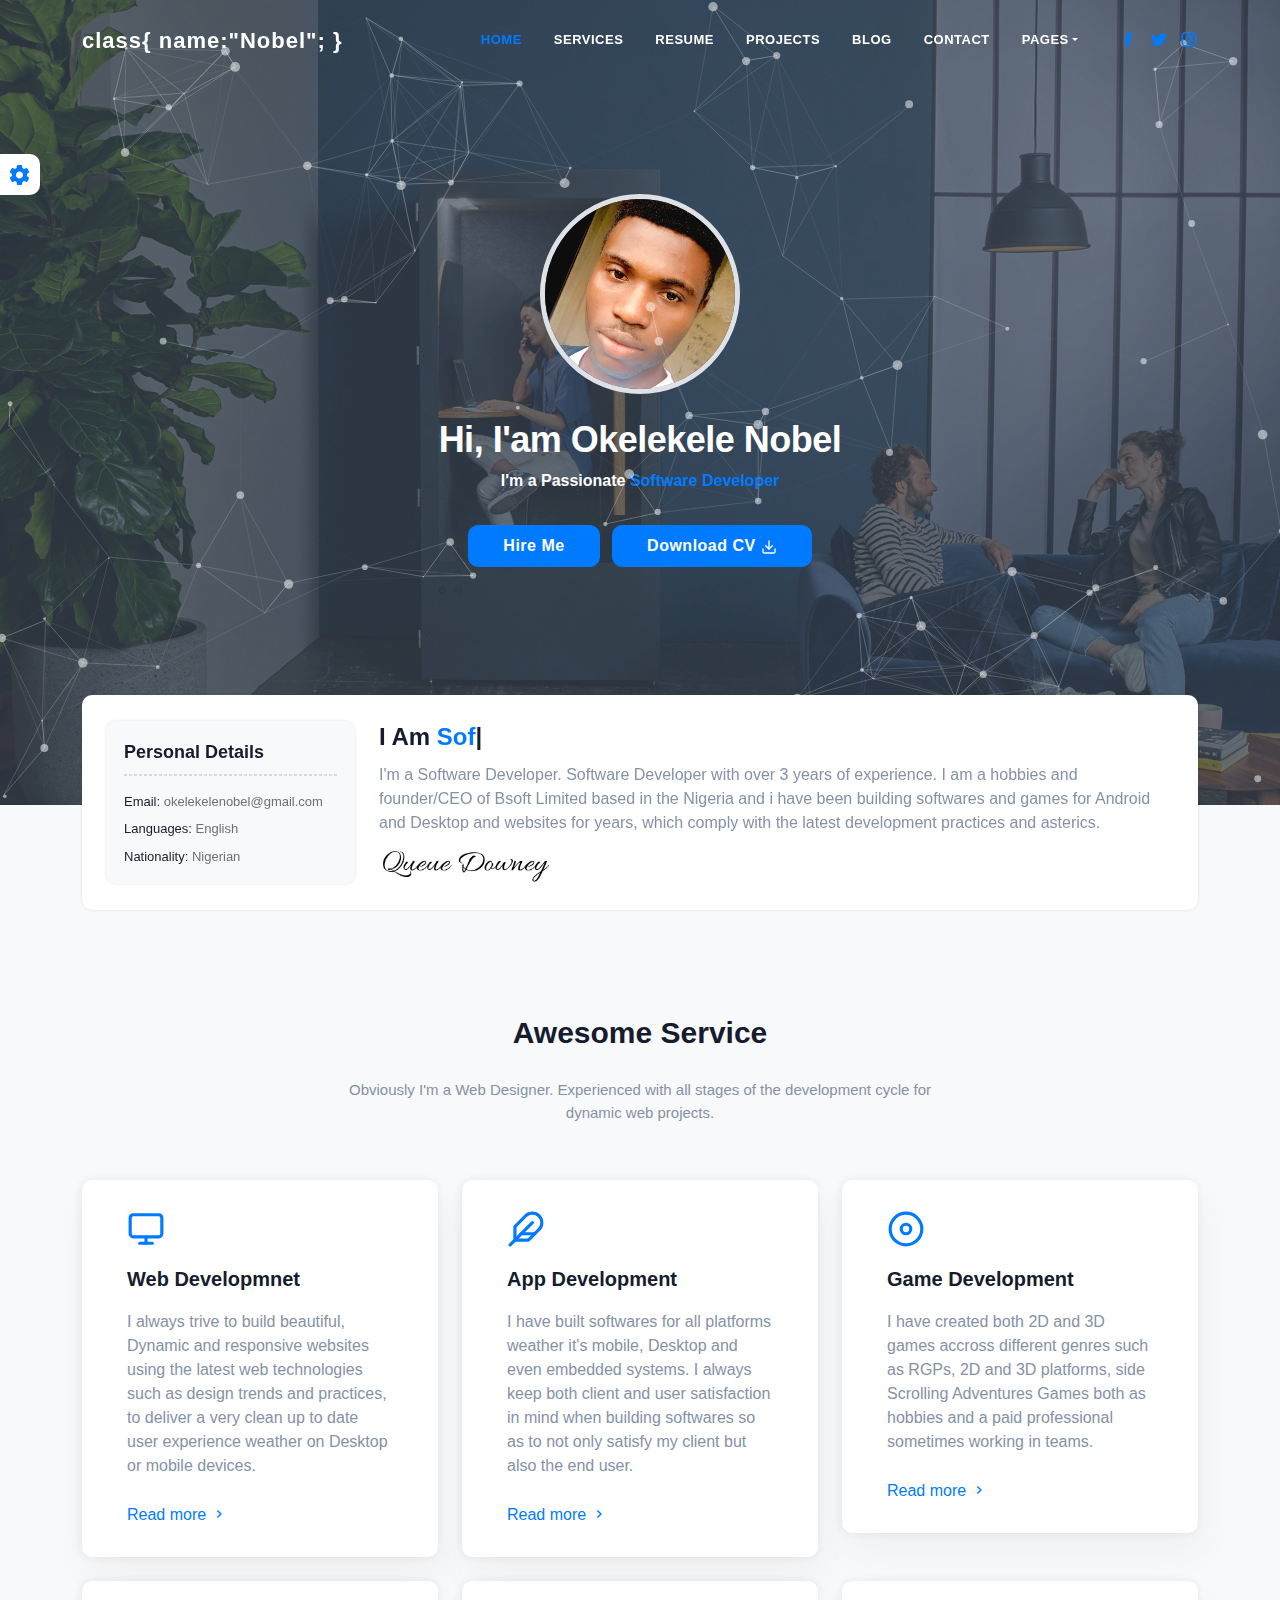
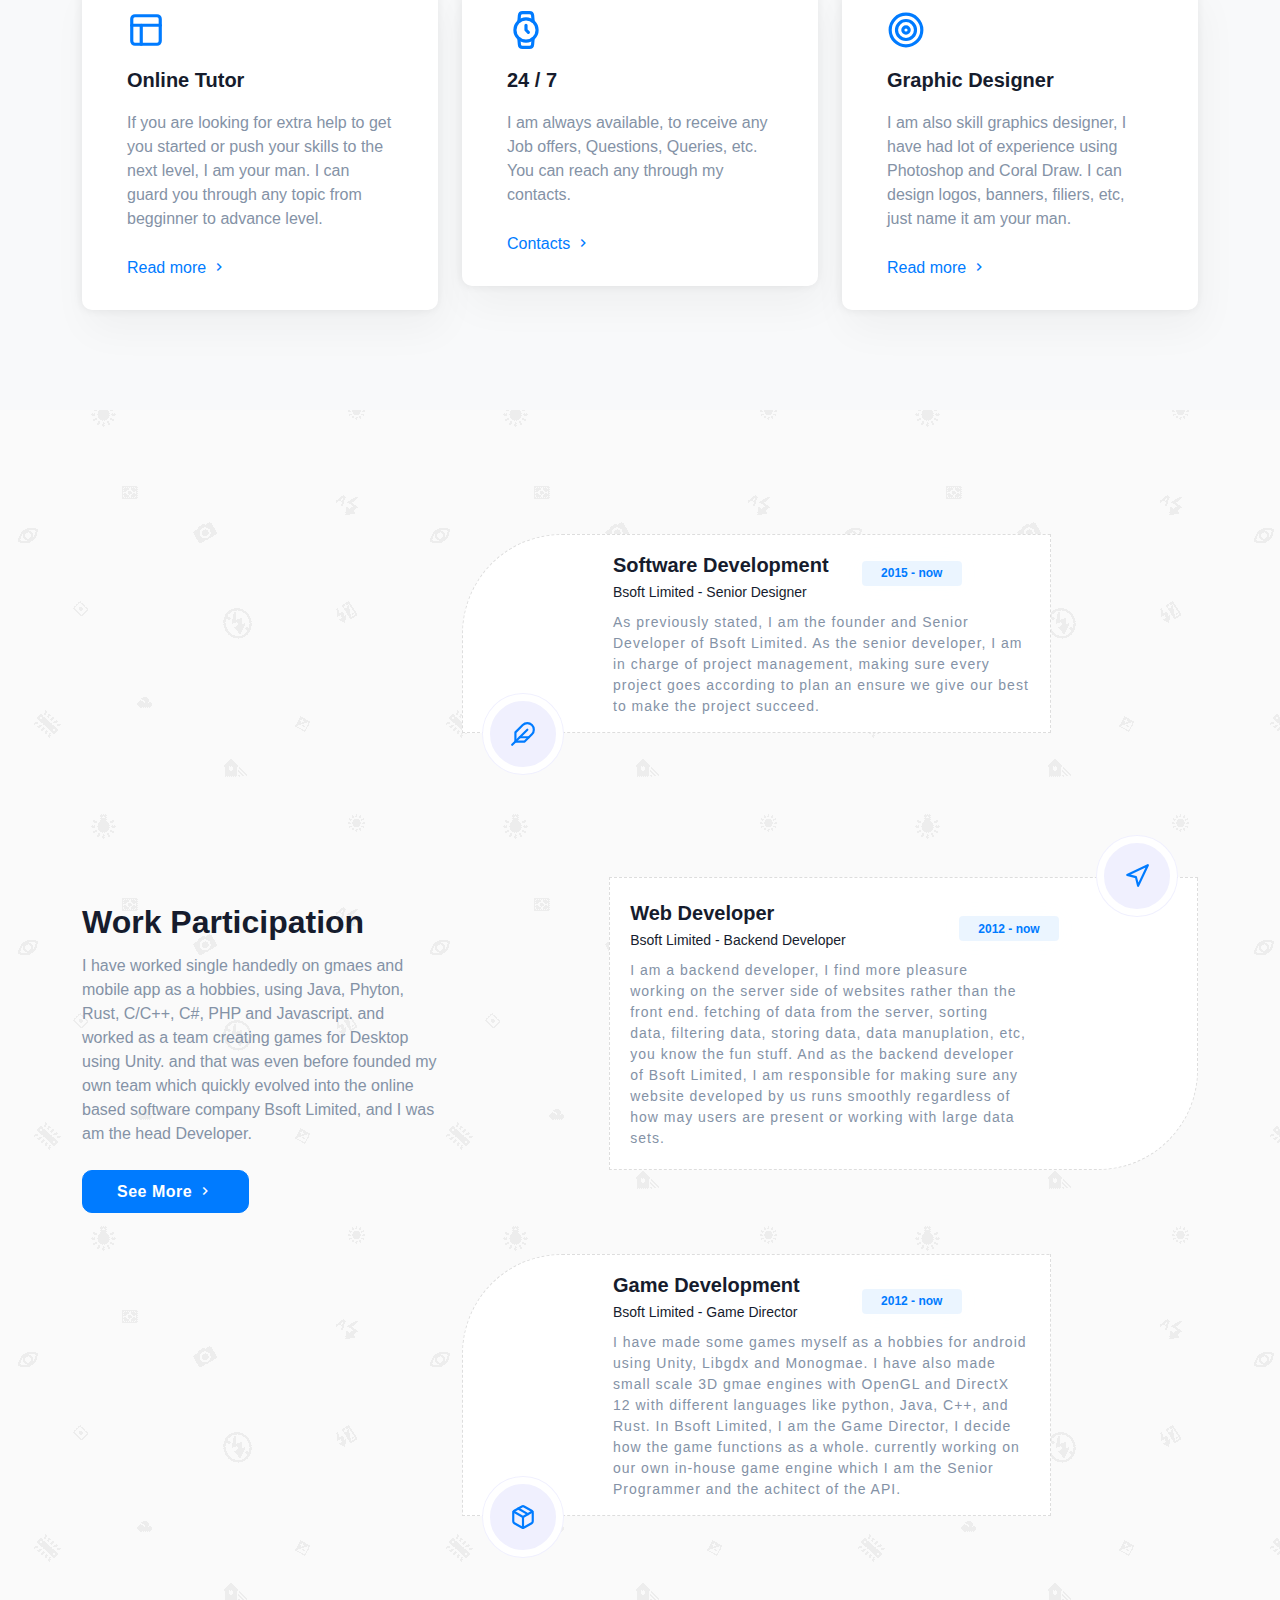
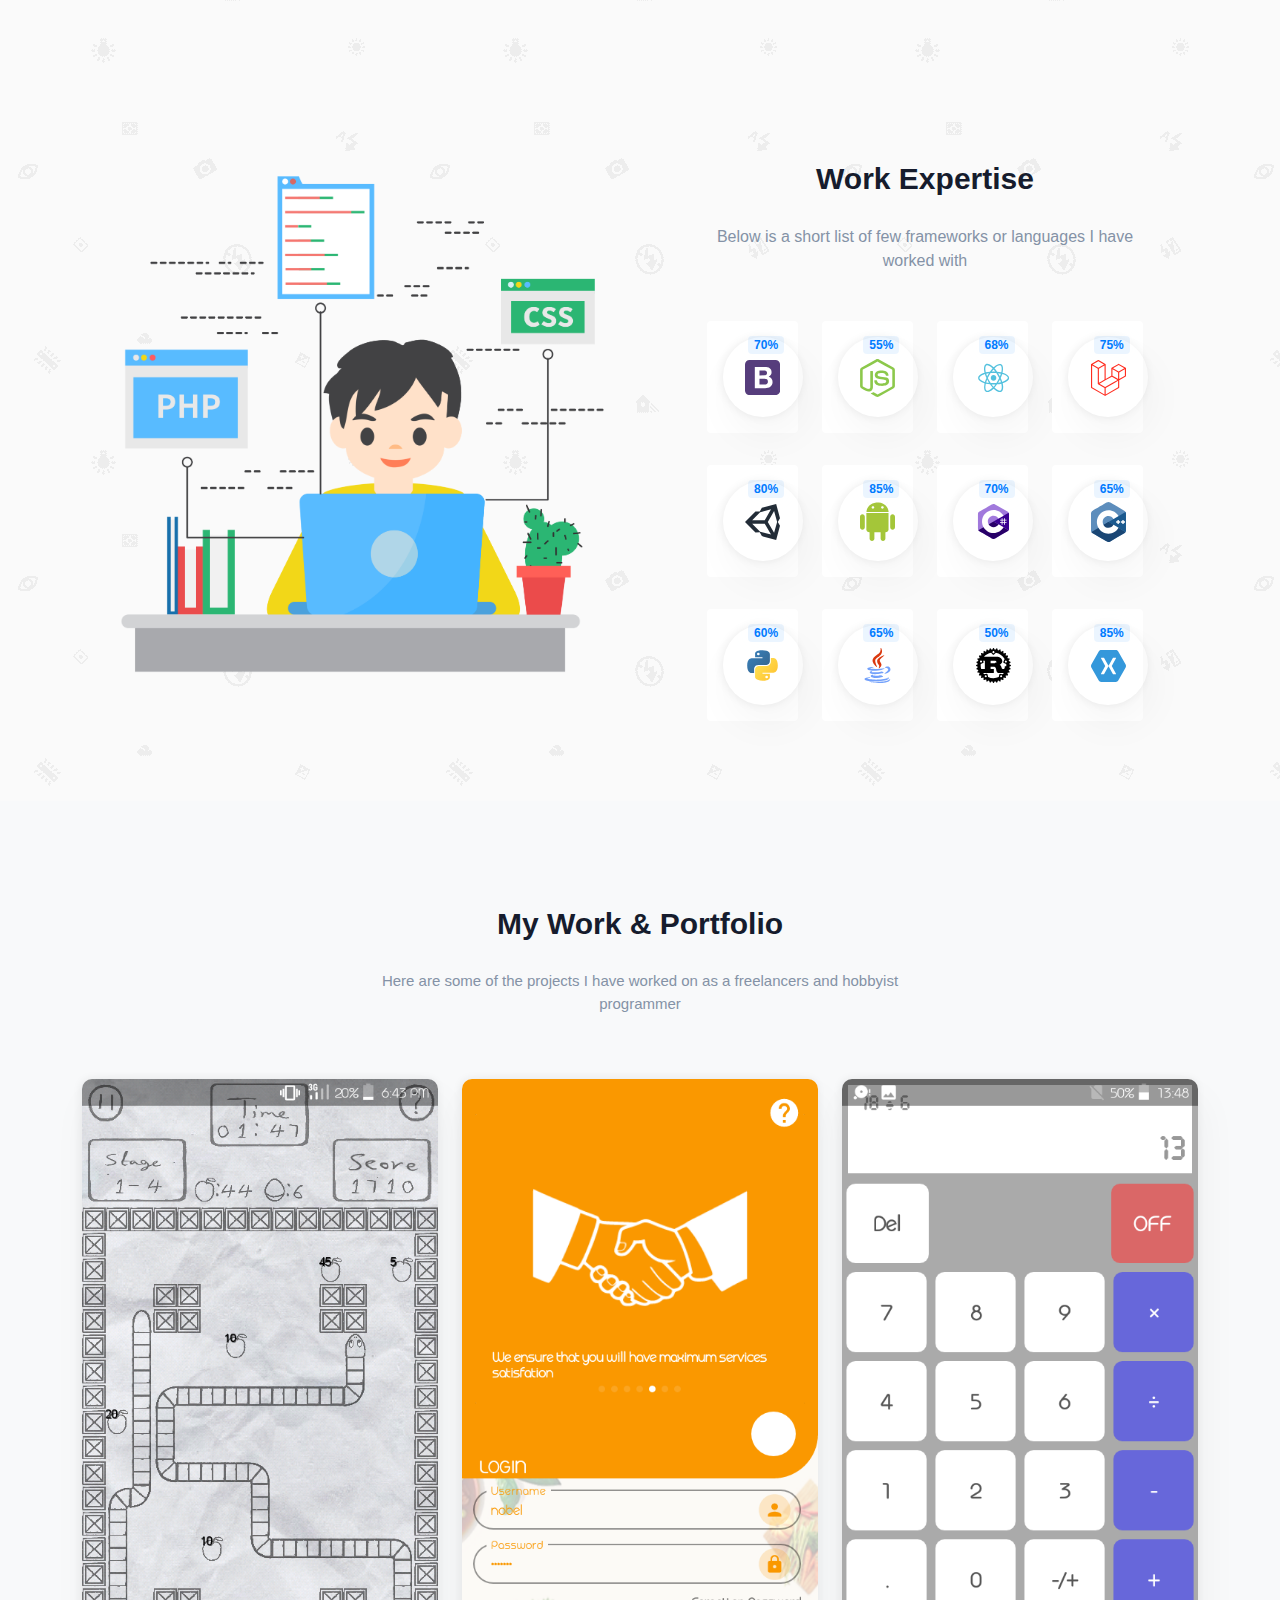
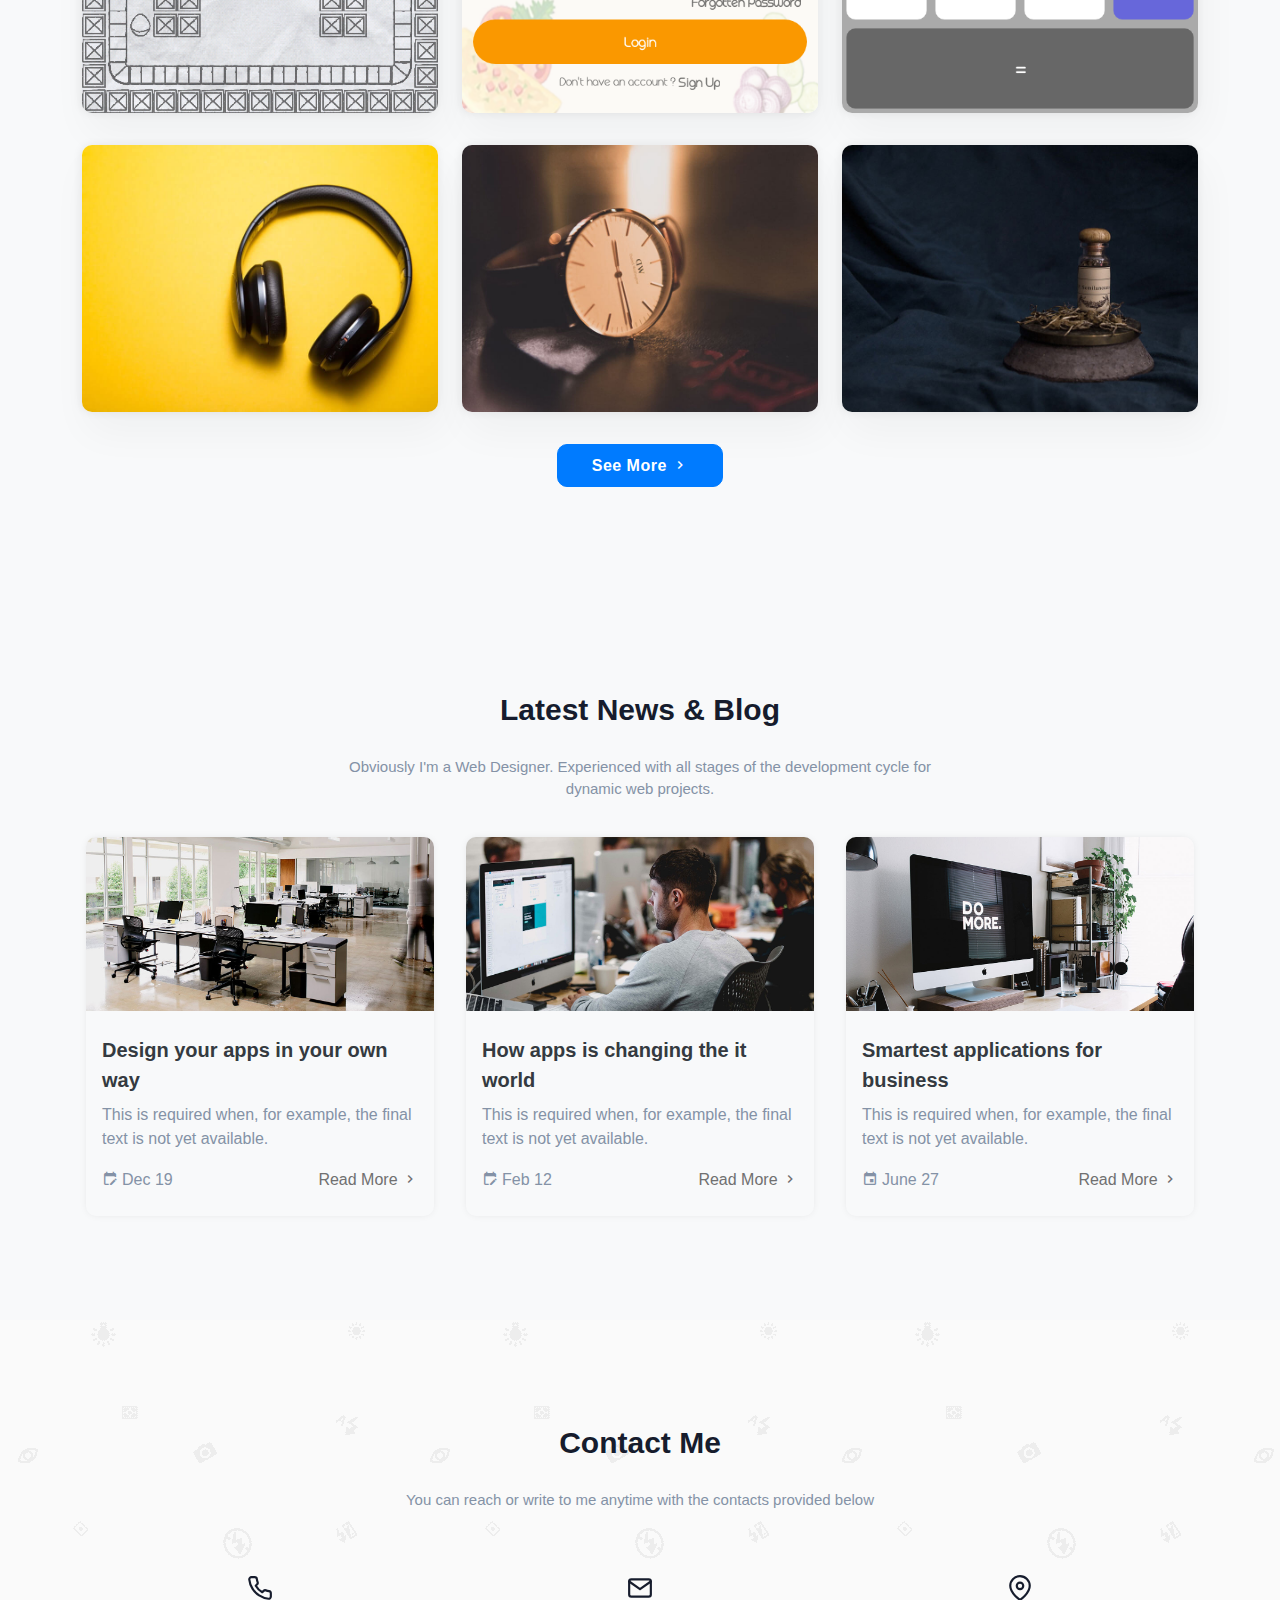
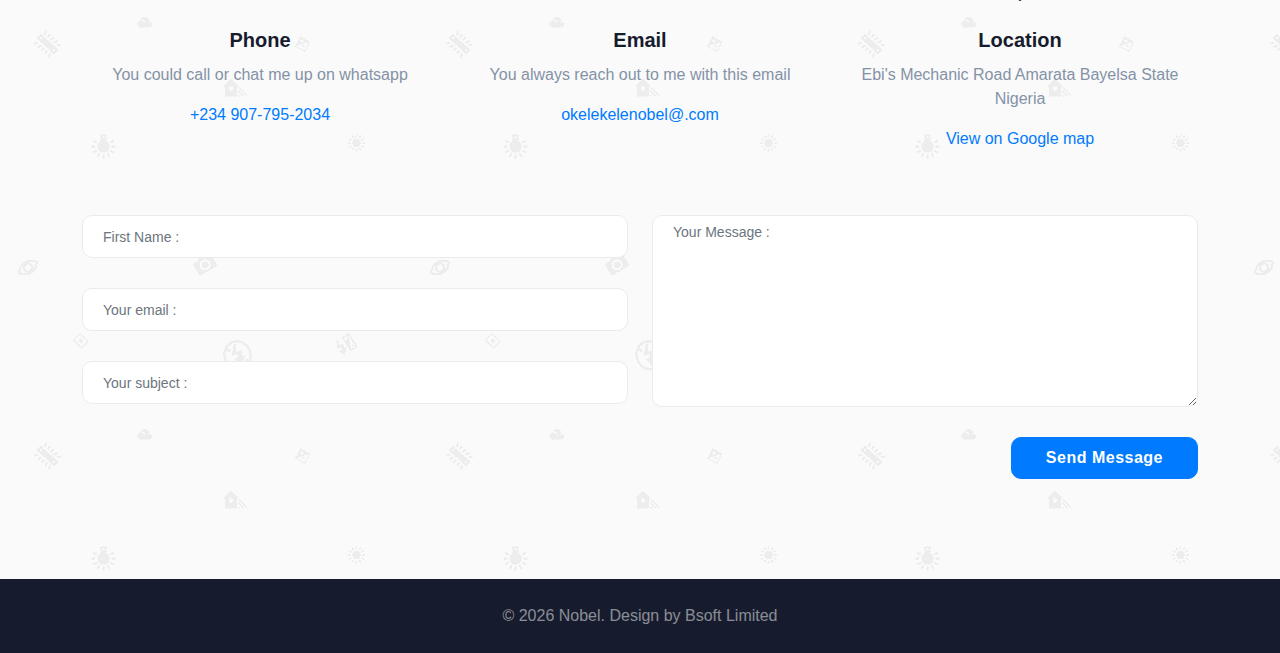
==== index.html @ a22bc59b "Stressless as it should be" ====
﻿<!DOCTYPE html>
    <html lang="en">

    <head>
        <meta charset="utf-8">
        <title>Nobel - Personal Portfolio</title>
        <meta name="viewport" content="width=device-width, initial-scale=1.0">
        <meta name="description" content="Okelekele Nobel Bobby personal portfolio website">
        <meta name="keywords" content="okelekele, nobel, software developer, hire, freelance, bsoftlimited, owner, marketing, portfolio">
        <meta content="Zoyothemes" name="author">
        <!-- favicon -->
        <link rel="shortcut icon" href="images/favicon.ico">
        <!-- Bootstrap -->
        <link href="css/bootstrap.min.css" rel="stylesheet" type="text/css">
        <!-- MK Lightbox -->
        <link href="css/mklb.css" rel="stylesheet" type="text/css">
        <!-- Icons -->
        <link href="css/materialdesignicons.min.css" rel="stylesheet" type="text/css">
        <!-- Slider -->               
        <link href="css/tiny-slider.css" rel="stylesheet">
        <!-- Main css File -->
        <link href="css/style.css" rel="stylesheet" type="text/css" id="theme-opt">
        <link href="css/colors/default.css" rel="stylesheet" id="color-opt">
    </head>

    <body data-bs-spy="scroll" data-bs-offset="20" data-bs-target="#navbar-navlist" style="background-image:url('images/bg-pattern.png');">
        <!-- Loader -->
        <div id="preloader">
            <div id="status">
                <div class="spinner">
                    <div class="double-bounce1"></div>
                    <div class="double-bounce2"></div>
                </div>
            </div>
        </div>
        <!-- Loader -->

        <!-- Navbar Start -->
        <nav id="navbar" class="navbar navbar-expand-lg fixed-top navbar-custom navbar-light sticky">
    		<div class="container">
                <!-- Logo container-->
                <a class="logo navbar-brand" href="#">class{ name:"Nobel"; }</a>

                <button class="navbar-toggler" type="button" data-bs-toggle="collapse" data-bs-target="#navbarCollapse" aria-controls="navbarCollapse" aria-expanded="false" aria-label="Toggle navigation">
                    <i class="mdi mdi-menu"></i>
                </button><!--end button-->

                <div class="collapse navbar-collapse navigation" id="navbarCollapse">
                    <ul id="navbar-navlist" class="navbar-nav navbar-nav-link ms-auto">
                        <li class="nav-item"><a class="nav-link active" href="#home">Home</a></li><!--end nav item-->
                        <li class="nav-item"><a class="nav-link" href="#services">Services</a></li><!--end nav item-->
                        <li class="nav-item"><a class="nav-link" href="#resume">Resume</a></li><!--end nav item-->
                        <li class="nav-item"><a class="nav-link" href="#projects">Projects</a></li><!--end nav item-->
                        <li class="nav-item"><a class="nav-link" href="#news">Blog</a></li><!--end nav item-->
                        <li class="nav-item"><a class="nav-link" href="#contact">Contact</a></li><!--end nav item-->
                        <li class="nav-item dropdown">
                            <a class="nav-link dropdown-toggle" href="" id="navbarDropdown" role="button" data-bs-toggle="dropdown" aria-haspopup="true" aria-expanded="false">Pages</a>
                            <div class="dropdown-menu rounded m-0" aria-labelledby="navbarDropdown">
                                <div class="container ml-0 ml-md-0">
                                    <div class="row">
                                        <div class="col-md-12">
                                            <a class="dropdown-item" href="page-blog.html">Blog</a>
                                            <a class="dropdown-item" href="page-blog-detail.html">Blog Detail</a>
                                            <a class="dropdown-item" href="page-portfolio.html">Portfolio</a>
                                            <a class="dropdown-item" href="page-portfolio-detail.html">Portfolio Detail</a>
                                        </div><!--end col-->
                                    </div><!--end row-->
                                </div><!--end container-->
                            </div>
                        </li><!--end nav item-->
                    </ul>

                    <ul class="top-right text-right list-unstyled list-inline mb-0 mt-2 mt-sm-0 nav-social">
                        <li class="list-inline-item me-2"><a href="javascript:void(0)"><i class="mdi mdi-facebook"></i></a></li>
                        <li class="list-inline-item me-2"><a href="javascript:void(0)"><i class="mdi mdi-twitter"></i></a></li>
                        <li class="list-inline-item"><a href="javascript:void(0)"><i class="mdi mdi-instagram"></i></a></li>
                    </ul>
                    
                </div> 
            </div><!--end container-->
		</nav><!--end navbar-->
        <!-- Navbar End -->

        <!-- Hero Area -->
        <div class="hero-area position-relative bg-half-120" style="background-image:url('images/hero-bg.jpg')" id="home">
            <div class="bg-overlay"></div>
            <div class="container">
                <div class="row justify-content-center">
                    <div class="col-lg-12 col-md-12 align-items-center text-center">
                        <div class="title-heading mt-4 pb-60">
                            <img src="images/me.jpg" class="img-fluid rounded-circle" alt="">
                            <h1 class="heading font-36 text-white mt-4">Hi, I'am Okelekele Nobel</h1>
                            <h6 class="designation mb-3 text-white">I'm a Passionate <span class="text-primary">Software Developer</span></h6>
                            <div class="hero-btn mt-4 pt-2">
                                <a href="javascript:void(0)" class="btn btn-primary rounded me-2 mb-2">Hire Me</a>
                                <a href="javascript:void(0)" class="btn btn-primary rounded text-white mb-2">Download CV <i data-feather="download" class="fea icon-sm"></i></a>
                            </div>
                        </div>
                    </div>
                </div>
            </div>
        </div>

        <section class="bg-light">
            <div class="container">
                <div class="row">
                    <div class="col-lg-12">
                        <div class="card public-profile border-0 rounded shadow no-margin" style="z-index: 1;">
                            <div class="card-body">
                                <div class="row align-items-center">
                                    <div class="col-lg-3 col-md-4 text-md-start">
                                        <!--<img src="images/client/05.jpg" class="avatar avatar-large rounded-circle shadow d-block mx-auto" alt="">--> 
                                        <div class="about-details key-feature bg-light">
                                            <div class="media-body content">
                                                <h6 class="title mb-2">Personal Details</h6>
                                                <div class="bor-bottom mt-2 mb-2"></div>
                                                <p class="text-muted mb-2 mt-3 font-13"><a href="javascript:void(0)" class="text-black">Email: </a> okelekelenobel@gmail.com</p>
                                                <p class="text-muted mb-2 font-13"><a href="javascript:void(0)" class="text-black">Languages: </a> English</p>
                                                <p class="text-muted mb-0 font-13"><a href="javascript:void(0)" class="text-black">Nationality: </a> Nigerian</p>  
                                            </div>
                                        </div>
                                    </div>

                                    <div class="col-lg-9 col-md-8">
                                        <div class="row align-items-end">
                                            <div class="col-md-12 text-md-start mt-4 mt-sm-0">
                                                <h4 class="heading me-2">I Am <span class="element text-primary" data-elements="Software Developer, Web Developer, Game Developer"></span>
                                                    <span id="typed" class="text-primary"></span>
                                                </h4>
                                                <p class="text-light-muted mt-2">I'm a Software Developer. Software Developer with over 3 years of experience. 
                                                    I am a hobbies and founder/CEO of Bsoft Limited based in the Nigeria and i have been building softwares and games for Android and Desktop and websites for years, which comply with the latest development practices and asterics.</p>
                                                <img src="images/signature.png" height="35" alt="">
                                            </div><!--end col-->
                                        </div><!--end row-->
                                    </div><!--end col-->
                                </div><!--end row-->
                            </div>
                        </div>
                    </div><!--end col-->
                </div><!--end row-->
            </div><!--end container-->
        </section><!--end section -->

        <!-- Service Start -->
        <section class="section bg-light" id="services">
            <div class="container">
                <div class="row justify-content-center">
                    <div class="col-12 text-center">
                        <div class="container-title text-center mb-4 pb-2">
                            <div class="titles">
                                <h2 class="title text-capitalize mb-4">Awesome Service</h2>
                                <p class="pera-title para-desc-600 text-light-muted mb-0 mx-auto">Obviously I'm a Web Designer. Experienced with all stages of the development cycle for dynamic web projects.</p>
                                <span></span>
                            </div>
                        </div>
                    </div><!--end col-->
                </div><!--end row-->

                <div class="row">
                    <div class="col-lg-4 col-md-6 col-12 mt-4">
                        <div class="feature-widget text-left rounded">
                            <div class="services-icon text-primary mb-3">
                                <i data-feather="monitor" class="fea icon-md"></i>
                            </div>
                            <div class="services-texts">
                                <h3 class="title mb-3">Web Developmnet</h3>
                                <p class="text-light-muted mb-4">
                                I always trive to build beautiful, Dynamic and responsive websites using the latest web technologies such as 
                                design trends and practices, to deliver a very clean up to date user experience weather on Desktop or mobile devices.
                                </p>
                                <a href="javascript:void(0)" class="text-primary">Read more <i class="mdi mdi-chevron-right"></i></a>
                            </div>
                        </div>
                    </div>

                    <div class="col-lg-4 col-md-6 col-12 mt-4">
                        <div class="feature-widget text-left rounded">
                            <div class="services-icon text-primary mb-3">
                                <i data-feather="feather" class="fea icon-md"></i>
                            </div>
                            <div class="services-texts">
                                <h3 class="title mb-3">App Development</h3>
                                <p class="text-light-muted mb-4">
                                	I have built softwares for all platforms weather it's mobile, Desktop and even embedded systems. I always 
									keep both client and user satisfaction in mind when building softwares so as to not only satisfy my client but also the
									end user.
                                </p>
                                <a href="javascript:void(0)" class="text-primary">Read more <i class="mdi mdi-chevron-right"></i></a>
                            </div>
                        </div>
                    </div>

                    <div class="col-lg-4 col-md-6 col-12 mt-4">
                        <div class="feature-widget text-left rounded">
                            <div class="services-icon text-primary mb-3">
                                <i data-feather="disc" class="fea icon-md"></i>
                            </div>
                            <div class="services-texts">
                                <h3 class="title mb-3">Game Development</h3>
                                <p class="text-light-muted mb-4">
                                	I have created both 2D and 3D games accross different genres such as RGPs, 2D and 3D platforms, side Scrolling Adventures Games both as
                               		hobbies and a paid professional sometimes working in teams.
                                </p>
                                <a href="javascript:void(0)" class="text-primary">Read more <i class="mdi mdi-chevron-right"></i></a>
                            </div>
                        </div>
                    </div>
                
                    <div class="col-lg-4 col-md-6 col-12 mt-4">
                        <div class="feature-widget text-left rounded">
                            <div class="services-icon text-primary mb-3">
                                <i data-feather="layout" class="fea icon-md"></i>
                            </div>
                            <div class="services-texts">
                                <h3 class="title mb-3">Online Tutor</h3>
                                <p class="text-light-muted mb-4">
                                	If you are looking for extra help to get you started or push your skills to the next level, I am your man.
                                	I can guard you through any topic from begginner to advance level.
                                </p>
                                <a href="javascript:void(0)" class="text-primary">Read more <i class="mdi mdi-chevron-right"></i></a>
                            </div>
                        </div>
                    </div>

                    <div class="col-lg-4 col-md-6 col-12 mt-4">
                        <div class="feature-widget text-left rounded">
                            <div class="services-icon text-primary mb-3">
                                <i data-feather="watch" class="fea icon-md"></i>
                            </div>
                            <div class="services-texts">
                                <h3 class="title mb-3">24 / 7</h3>
                                <p class="text-light-muted mb-4">I am always available, to receive any Job offers, Questions, Queries, etc. You can reach any through my
                                contacts.</p>
                                <a href="javascript:void(0)" class="text-primary">Contacts <i class="mdi mdi-chevron-right"></i></a>
                            </div>
                        </div>
                    </div>

                    <div class="col-lg-4 col-md-6 col-12 mt-4">
                        <div class="feature-widget text-left rounded">
                            <div class="icon services-icon text-primary mb-3">
                                <i data-feather="target" class="fea icon-md"></i>
                            </div>
                            <div class="services-texts">
                                <h3 class="title mb-3">Graphic Designer</h3>
                                <p class="text-light-muted mb-4">
                                	I am also skill graphics designer, I have had lot of experience using Photoshop and Coral Draw.
                                	I can design logos, banners, filiers, etc, just name it am your man.
                                </p>
                                <a href="javascript:void(0)" class="text-primary">Read more <i class="mdi mdi-chevron-right"></i></a>
                            </div>
                        </div>
                    </div>

                </div><!-- end row -->
            </div>
        </section>
        <!-- End Start -->


        <!-- Start Section -->
        <section class="section" id="resume">
            <div class="container">

                <div class="row justify-content-center align-items-center">
                    <div class="col-lg-4">
                        <div class="work-content mt-4">
                            <h2 class="text-capitalize">Work  Participation</h2>
                            <p class="mb-0 text-light-muted">
                            	I have worked single handedly on gmaes and mobile app as a hobbies, using Java, Phyton, Rust, C/C++,
                            	C#, PHP and Javascript. and worked as a team creating games for Desktop using Unity. and that was even before 
                            	founded my own team which quickly evolved into the online based software company Bsoft Limited, and I was am the
                            	head Developer.
                            </p>
                            <a href="#" class="btn btn btn-primary rounded mt-4 pt-2">See More <i class="mdi mdi-chevron-right"></i></a>
                        </div>
                    </div>

                    <div class="col-lg-8">
                        <div class="row">
                            <div class="main-timeline">
                                <div class="timeline mt-4">
                                    <a href="#" class="timeline-content">
                                        <div class="timeline-icon text-primary">
                                            <i data-feather="feather" class="fea icon-md"></i>
                                        </div>
                                        <h3 class="title mb-0">Software Development</h3>
                                        <small class="company">Bsoft Limited - Senior Designer</small>
                                        <span class="badge skill-badge education-badge badge-light">2015 - now</span>
                                        <p class="description text-light-muted mt-2">
                                            As previously stated, I am the founder and Senior Developer of Bsoft Limited. As the senior developer, I am in charge
                                            of project management, making sure every project goes according to plan an ensure we give our best to make the project 
                                            succeed.
                                        </p>
                                    </a>
                                </div>
                                <div class="timeline mt-4">
                                    <a href="#" class="timeline-content">
                                        <div class="timeline-icon text-primary">
                                            <i data-feather="navigation" class="fea icon-md"></i>
                                        </div>
                                        <h3 class="title mb-0">Web Developer</h3>
                                        <small class="company">Bsoft Limited - Backend Developer</small>
                                        <span class="badge skill-badge education-badge margin-50 badge-light">2012 - now</span>
                                        <p class="description text-light-muted mt-2">
                                            I am a backend developer, I find more pleasure working on the server side of websites rather than the front end. fetching of
                                            data from the server, sorting data, filtering data, storing data, data manuplation, etc, you know the fun stuff. And as the 
                                            backend developer of Bsoft Limited, I am responsible for making sure any website developed by us runs smoothly regardless of 
                                            how may users are present or working with large data sets.
                                        </p>
                                    </a>
                                </div>
                                <div class="timeline mt-4">
                                    <a href="#" class="timeline-content">
                                        <div class="timeline-icon text-primary">
                                            <i data-feather="package" class="fea icon-md"></i>
                                        </div>
                                        <h3 class="title mb-0">Game Development</h3>
                                        <small class="company">Bsoft Limited - Game Director</small>
                                        <span class="badge skill-badge education-badge badge-light">2012 - now</span>
                                        <p class="description text-light-muted mt-2">
                                           I have made some games myself as a hobbies for android using Unity, Libgdx and Monogmae. I have also made small scale 
                                           3D gmae engines with OpenGL and DirectX 12 with different languages like python, Java, C++, and Rust. In Bsoft Limited, 
                                           I am the Game Director, I decide how the game functions as a whole. currently working on our own in-house game engine
                                            which I am the Senior Programmer and the achitect of the API. 
                                        </p>
                                    </a>
                                </div>
                            </div>
                        </div>
                    </div>
                </div>
            </div><!-- end container -->
        </section><!-- end section -->

        <!-- Skill & CTA START -->
        <section class="cta-full">
            <div class="container">
                <div class="row justify-content-center align-items-center">
                    <!--<diV class="col-lg-6"><div class="padding-less img" style="background-image:url('images/software.png')"></div></div>< end col -->
                    <div class="col-6"><img class="img-fluid" src="images/software.png" /></div>
                    <div class="col-lg-6">
                        <div class="cta-full-img-box">
                            <div class="row">
                                <div class="col-12 text-center mb-3">
                                    <div class="container-title">
                                        <div class="titles">
                                            <h4 class="title title-line text-capitalize mb-4">Work Expertise</h4>
                                        </div>
                                        <p class="text-light-muted mx-auto width-max mb-0">
                                        	Below is a short list of few frameworks or languages I have worked with
                                        </p>
                                    </div>
                                </div><!--end col-->
                            </div><!--end row-->

                            <div class="row align-items-center">
                                <div class="col-lg-3 col-6 mt-4 pt-2">
                                    <div class="card explore-feature border-0 text-center bg-white p-3">
                                        <div class="card-body p-0">
                                            <div class="skill-icon rounded-circle shadow-lg d-inline-block">
                                                <img src="images/skills/bootstrap.svg" alt="" class="img-fluid mx-auto">
                                            </div>
                                            <span class="badge skill-badge badge-light">70%</span>
                                        </div>
                                    </div>
                                </div><!--end col-->

                                <div class="col-lg-3 col-6 mt-4 pt-2">
                                    <div class="card explore-feature border-0 text-center bg-white p-3">
                                        <div class="card-body p-0">
                                            <div class="skill-icon rounded-circle shadow-lg d-inline-block">
                                                <img src="images/skills/nodejs-icon.svg" alt="" class="img-fluid mx-auto">
                                            </div>
                                            <span class="badge skill-badge badge-light">55%</span>
                                        </div>
                                    </div>
                                </div><!--end col-->

                                <div class="col-lg-3 col-6 mt-4 pt-2">
                                    <div class="card explore-feature border-0 text-center bg-white p-3">
                                        <div class="card-body p-0">
                                            <div class="skill-icon rounded-circle shadow-lg d-inline-block">
                                                <img src="images/skills/react.svg" alt="" class="img-fluid mx-auto">
                                            </div>
                                            <span class="badge skill-badge badge-light">68%</span>
                                        </div>
                                    </div>
                                </div><!--end col-->

                                <div class="col-lg-3 col-6 mt-4 pt-2">
                                    <div class="card explore-feature border-0 text-center bg-white p-3">
                                        <div class="card-body p-0">
                                            <div class="skill-icon rounded-circle shadow-lg d-inline-block">
                                                <img src="images/skills/laravel.svg" alt="" class="img-fluid mx-auto">
                                            </div>
                                            <span class="badge skill-badge badge-light">75%</span>
                                        </div>
                                    </div>
                                </div><!--end col-->    
                            </div><!-- end row -->

                            <div class="row align-items-center">
                                <div class="col-lg-3 col-6 mt-4 pt-2">
                                    <div class="card explore-feature border-0 text-center bg-white p-3">
                                        <div class="card-body p-0">
                                            <div class="skill-icon rounded-circle shadow-lg d-inline-block">
                                                <img src="images/skills/unity.svg" alt="" class="img-fluid mx-auto">
                                            </div>
                                            <span class="badge skill-badge badge-light">80%</span>
                                        </div>
                                    </div>
                                </div><!--end col-->

                                <div class="col-lg-3 col-6 mt-4 pt-2">
                                    <div class="card explore-feature border-0 text-center bg-white p-3">
                                        <div class="card-body p-0">
                                            <div class="skill-icon rounded-circle shadow-lg d-inline-block">
                                                <img src="images/skills/android.svg" alt="" class="img-fluid mx-auto">
                                            </div>
                                            <span class="badge skill-badge badge-light">85%</span>
                                        </div>
                                    </div>
                                </div><!--end col-->

                                <div class="col-lg-3 col-6 mt-4 pt-2">
                                    <div class="card explore-feature border-0 text-center bg-white p-3">
                                        <div class="card-body p-0">
                                            <div class="skill-icon rounded-circle shadow-lg d-inline-block">
                                                <img src="images/skills/c-sharp.svg" alt="" class="img-fluid mx-auto">
                                            </div>
                                            <span class="badge skill-badge badge-light">70%</span>
                                        </div>
                                    </div>
                                </div><!--end col-->

                                <div class="col-lg-3 col-6 mt-4 pt-2">
                                    <div class="card explore-feature border-0 text-center bg-white p-3">
                                        <div class="card-body p-0">
                                            <div class="skill-icon rounded-circle shadow-lg d-inline-block">
                                                <img src="images/skills/c.svg" alt="" class="img-fluid mx-auto">
                                            </div>
                                            <span class="badge skill-badge badge-light">65%</span>
                                        </div>
                                    </div>
                                </div><!--end col-->    
                            </div><!-- end row -->
                            
                            
                            <div class="row align-items-center">
                                <div class="col-lg-3 col-6 mt-4 pt-2">
                                    <div class="card explore-feature border-0 text-center bg-white p-3">
                                        <div class="card-body p-0">
                                            <div class="skill-icon rounded-circle shadow-lg d-inline-block">
                                                <img src="images/skills/python.svg" alt="" class="img-fluid mx-auto">
                                            </div>
                                            <span class="badge skill-badge badge-light">60%</span>
                                        </div>
                                    </div>
                                </div><!--end col-->

                                <div class="col-lg-3 col-6 mt-4 pt-2">
                                    <div class="card explore-feature border-0 text-center bg-white p-3">
                                        <div class="card-body p-0">
                                            <div class="skill-icon rounded-circle shadow-lg d-inline-block">
                                                <img src="images/skills/java.svg" alt="" class="img-fluid mx-auto">
                                            </div>
                                            <span class="badge skill-badge badge-light">65%</span>
                                        </div>
                                    </div>
                                </div><!--end col-->

                                <div class="col-lg-3 col-6 mt-4 pt-2">
                                    <div class="card explore-feature border-0 text-center bg-white p-3">
                                        <div class="card-body p-0">
                                            <div class="skill-icon rounded-circle shadow-lg d-inline-block">
                                                <img src="images/skills/rust.svg" alt="" class="img-fluid mx-auto">
                                            </div>
                                            <span class="badge skill-badge badge-light">50%</span>
                                        </div>
                                    </div>
                                </div><!--end col-->

                                <div class="col-lg-3 col-6 mt-4 pt-2">
                                    <div class="card explore-feature border-0 text-center bg-white p-3">
                                        <div class="card-body p-0">
                                            <div class="skill-icon rounded-circle shadow-lg d-inline-block">
                                                <img src="images/skills/xamarin.svg" alt="" class="img-fluid mx-auto">
                                            </div>
                                            <span class="badge skill-badge badge-light">85%</span>
                                        </div>
                                    </div>
                                </div><!--end col-->    
                            </div><!-- end row -->

                        </div> <!-- end about detail -->
                    </div> <!-- end col -->        
                </div><!--end row-->
            </div><!--end container fluid-->
        </section><!--end section-->   
        <!-- Skill & CTA End -->


        <!-- Projects/Work Start -->
        <section class="section bg-light" id="projects">
            <div class="container">
                <div class="row justify-content-center">
                    <div class="col-12 text-center">
                        <div class="container-title text-center mb-4 pb-2">
                            <div class="titles">
                                <h2 class="title text-capitalize mb-4">My Work & Portfolio</h2>
                                <p class="pera-title para-desc-600 text-light-muted mb-0 mx-auto">
                                	Here are some of the projects I have worked on as a freelancers and hobbyist programmer
                                </p>
                                <span></span>
                            </div>
                        </div>
                    </div><!--end col-->
                </div><!--end row-->


                <div class="row">
                    <div class="col-lg-4 col-md-6 col-12 mt-4 pt-2">
                        <div class="card border-0 work-container work-modern position-relative d-block overflow-hidden rounded">
                            <div class="card-body p-0">
                                <img src="images/portfolio/paper_snake.png" class="img-fluid" alt="work-image">
                                <div class="overlay-work bg-dark"></div>
                                <div class="content">
                                    <h5 class="mb-0"><a href="page-portfolio-detail.html" class="text-white title">Paper Snake</a></h5>
                                    <h6 class="text-light tag mb-0">Casual Game</h6>
                                </div>
                                <div class="icons text-center">
                                    <a href="javascript:void(0)" data-src="images/portfolio/1.jpg" data-gallery="myGal" class="text-primary work-icon bg-white d-inline-block rounded-pill mfp-image">
                                        <i data-feather="camera" class="fea icon-sm"></i>
                                    </a>
                                </div>
                            </div>
                        </div>
                    </div><!--end col-->
                    
                    <div class="col-lg-4 col-md-6 col-12 mt-4 pt-2">
                        <div class="card border-0 work-container work-modern position-relative d-block overflow-hidden rounded">
                            <div class="card-body p-0">
                                <img src="images/portfolio/thefoody.png" class="img-fluid" alt="work-image">
                                <div class="overlay-work bg-dark"></div>
                                <div class="content">
                                    <h5 class="mb-0"><a href="page-portfolio-detail.html" class="text-white title">TheFoody</a></h5>
                                    <h6 class="text-light tag mb-0">Food Delivery</h6>
                                </div>
                                <div class="icons text-center">
                                    <a href="javascript:void(0)" data-src="images/portfolio/2.jpg" data-gallery="myGal" class="text-primary work-icon bg-white d-inline-block rounded-pill mfp-image"><i data-feather="camera" class="fea icon-sm"></i></a>
                                </div>
                            </div>
                        </div>
                    </div><!--end col-->
                    
                    <div class="col-lg-4 col-md-6 col-12 mt-4 pt-2">
                        <div class="card border-0 work-container work-modern position-relative d-block overflow-hidden rounded">
                            <div class="card-body p-0">
                                <img src="images/portfolio/ecalculator.png" class="img-fluid" alt="work-image">
                                <div class="overlay-work bg-dark"></div>
                                <div class="content">
                                    <h5 class="mb-0"><a href="page-portfolio-detail.html" class="text-white title">Abstract images</a></h5>
                                    <h6 class="text-light tag mb-0">Abstract</h6>
                                </div>
                                <div class="icons text-center">
                                    <a href="javascript:void(0)" data-src="images/portfolio/3.jpg" data-gallery="myGal" class="text-primary work-icon bg-white d-inline-block rounded-pill mfp-image"><i data-feather="camera" class="fea icon-sm"></i></a>
                                </div>
                            </div>
                        </div>
                    </div><!--end col-->
                    
                    <div class="col-lg-4 col-md-6 col-12 mt-4 pt-2">
                        <div class="card border-0 work-container work-modern position-relative d-block overflow-hidden rounded">
                            <div class="card-body p-0">
                                <img src="images/portfolio/4.jpg" class="img-fluid" alt="work-image">
                                <div class="overlay-work bg-dark"></div>
                                <div class="content">
                                    <h5 class="mb-0"><a href="page-portfolio-detail.html" class="text-white title">Yellow bg with Books</a></h5>
                                    <h6 class="text-light tag mb-0">Books</h6>
                                </div>
                                <div class="icons text-center">
                                    <a href="javascript:void(0)" data-src="images/portfolio/4.jpg" data-gallery="myGal" class="text-primary work-icon bg-white d-inline-block rounded-pill mfp-image"><i data-feather="camera" class="fea icon-sm"></i></a>
                                </div>
                            </div>
                        </div>
                    </div><!--end col-->
                    
                    <div class="col-lg-4 col-md-6 col-12 mt-4 pt-2">
                        <div class="card border-0 work-container work-modern position-relative d-block overflow-hidden rounded">
                            <div class="card-body p-0">
                                <img src="images/portfolio/5.jpg" class="img-fluid" alt="work-image">
                                <div class="overlay-work bg-dark"></div>
                                <div class="content">
                                    <h5 class="mb-0"><a href="page-portfolio-detail.html" class="text-white title">Company V-card</a></h5>
                                    <h6 class="text-light tag mb-0">V-card</h6>
                                </div>
                                <div class="icons text-center">
                                    <a href="javascript:void(0)" data-src="images/portfolio/5.jpg" data-gallery="myGal" class="text-primary work-icon bg-white d-inline-block rounded-pill mfp-image"><i data-feather="camera" class="fea icon-sm"></i></a>
                                </div>
                            </div>
                        </div>
                    </div><!--end col-->
                    
                    <div class="col-lg-4 col-md-6 col-12 mt-4 pt-2">
                        <div class="card border-0 work-container work-modern position-relative d-block overflow-hidden rounded">
                            <div class="card-body p-0">
                                <img src="images/portfolio/6.jpg" class="img-fluid" alt="work-image">
                                <div class="overlay-work bg-dark"></div>
                                <div class="content">
                                    <h5 class="mb-0"><a href="page-portfolio-detail.html" class="text-white title">Mockup box with paints</a></h5>
                                    <h6 class="text-light tag mb-0">Photography</h6>
                                </div>
                                <div class="icons text-center">
                                    <a href="javascript:void(0)" data-src="images/portfolio/6.jpg" data-gallery="myGal" class="text-primary work-icon bg-white d-inline-block rounded-pill mfp-image"><i data-feather="camera" class="fea icon-sm"></i></a>
                                </div>
                            </div>
                        </div>
                    </div><!--end col-->

                    <div class="col-12 mt-4 pt-2">
                        <div class="text-center">
                            <a href="page-portfolio.html" class="btn btn btn-primary rounded">See More <i class="mdi mdi-chevron-right"></i></a>
                        </div>
                    </div><!--end col-->
                </div><!--end row-->
            </div>
            <!-- End container -->
        </section>
        <!-- Projects End -->

        <!-- Blog Start -->
        <section class="section bg-light" id="news">
            <div class="container">

                <div class="row justify-content-center">
                    <div class="col-12 text-center">
                        <div class="container-title text-center mb-4 pb-2">
                            <div class="titles">
                                <h2 class="title text-capitalize mb-4">Latest news & blog</h2>
                                <p class="pera-title para-desc-600 text-light-muted mb-0 mx-auto">Obviously I'm a Web Designer. Experienced with all stages of the development cycle for dynamic web projects.</p>
                                <span></span>
                            </div>
                        </div>
                    </div><!--end col-->
                </div><!--end row-->
                
                <div class="row">    
                    <div class="col-lg-4 col-md-6">
                        <div class="blog-post rounded customer-testi m-1">
                            <div class="position-relative">
                                <img src="images/blog/1.jpg" class="img-fluid rounded-top" alt="">
                            </div>
                            <div class="content pt-4 pb-4 p-3">
                                <h5><a href="page-blog-detail.html" class="title text-dark">Design your apps in your own way</a></h5>
                                <p class="text-light-muted mb-3">This is required when, for example, the final text is not yet available.</p>
                                <div class="post-meta d-flex justify-content-between mt-3">
                                    <ul class="list-unstyled mb-0 d-flex justify-content-between">
                                        <li class="list-inline-item me-2 mb-0"><a href="javascript:void(0)" class="text-light-muted date"><i class="mdi mdi-calendar-edit me-1"></i>Dec 19</a></li>
                                    </ul>
                                    <a href="javascript:void(0)" class="text-muted readmore">Read More <i class="mdi mdi-chevron-right"></i></a>
                                </div>
                            </div><!--end content-->
                        </div><!--end blog post-->
                    </div>

                    <div class="col-lg-4 col-md-6">
                        <div class="blog-post rounded customer-testi m-1">
                            <div class="position-relative">
                                <img src="images/blog/2.jpg" class="img-fluid rounded-top" alt="">
                            </div>
                            <div class="content pt-4 pb-4 p-3">
                                <h5><a href="page-blog-detail.html" class="title text-dark">How apps is changing the it world</a></h5>
                                <p class="text-light-muted mb-3">This is required when, for example, the final text is not yet available.</p>
                                <div class="post-meta d-flex justify-content-between mt-3">
                                    <ul class="list-unstyled mb-0 d-flex justify-content-between">
                                        <li class="list-inline-item me-2 mb-0"><a href="javascript:void(0)" class="text-light-muted date"><i class="mdi mdi-calendar-edit me-1"></i>Feb 12</a></li>
                                    </ul>
                                    <a href="javascript:void(0)" class="text-muted readmore">Read More <i class="mdi mdi-chevron-right"></i></a>
                                </div>
                            </div><!--end content-->
                        </div><!--end blog post-->
                    </div>

                    <div class="col-lg-4 col-md-6">
                        <div class="blog-post rounded customer-testi m-1">
                            <div class="position-relative">
                                <img src="images/blog/3.jpg" class="img-fluid rounded-top" alt="">
                            </div>
                            <div class="content pt-4 pb-4 p-3">
                                <h5><a href="page-blog-detail.html" class="title text-dark">Smartest applications for business</a></h5>
                                <p class="text-light-muted mb-3">This is required when, for example, the final text is not yet available.</p>
                                <div class="post-meta d-flex justify-content-between mt-3">
                                    <ul class="list-unstyled mb-0 d-flex justify-content-between">
                                        <li class="list-inline-item me-2 mb-0"><a href="javascript:void(0)" class="text-light-muted date"><i class="mdi mdi-calendar me-1"></i>June 27</a></li>
                                    </ul>
                                    <a href="javascript:void(0)" class="text-muted readmore">Read More <i class="mdi mdi-chevron-right"></i></a>
                                </div>
                            </div><!--end content-->
                        </div><!--end blog post-->
                    </div>                        
                </div><!--end row-->
            </div><!--end container-->
        </section>
        <!--end section -->


        <!-- Contact Start -->
        <section class="section pb-0" id="contact">
            <div class="container">
                <div class="row justify-content-center">
                    <div class="col-12 text-center">
                        <div class="container-title text-center mb-4 pb-2">
                            <div class="titles">
                                <h2 class="title text-capitalize mb-4">Contact Me</h2>
                                <p class="pera-title para-desc-600 text-light-muted mb-0 mx-auto">
                                	You can reach or write to me anytime with the contacts provided below
                                </p>
                                <span></span>
                            </div>
                        </div>
                    </div><!--end col-->
                </div><!--end row-->

                <div class="row">
                    <div class="col-md-4 mt-4 pt-2">
                        <div class="contact-detail text-center">
                            <div class="icon">
                                <i data-feather="phone" class="fea icon-md"></i>
                            </div>
                            <div class="content mt-4">
                                <h5 class="title">Phone</h5>
                                <p class="text-light-muted">You could call or chat me up on whatsapp</p>
                                <a href="tel:+152534-468-854" class="text-primary">+234 907-795-2034</a>
                            </div>  
                        </div>
                    </div><!--end col-->
                    
                    <div class="col-md-4 mt-4 pt-2">
                        <div class="contact-detail text-center">
                            <div class="icon">
                                <i data-feather="mail" class="fea icon-md"></i>
                            </div>
                            <div class="content mt-4">
                                <h5 class="title">Email</h5>
                                <p class="text-light-muted">You always reach out to me with this email</p>
                                <a href="mailto:contact@example.com" class="text-primary">okelekelenobel@.com</a>
                            </div>  
                        </div>
                    </div><!--end col-->
                    
                    <div class="col-md-4 mt-4 pt-2">
                        <div class="contact-detail text-center">
                            <div class="icon">
                                <i data-feather="map-pin" class="fea icon-md"></i>
                            </div>
                            <div class="content mt-4">
                                <h5 class="title">Location</h5>
                                <p class="text-light-muted">Ebi's Mechanic Road Amarata Bayelsa State <br>Nigeria</p>
                                <a href="../../maps/embed.html?pb=!1m18!1m12!1m3!1d39206.002432144705!2d-95.4973981212445!3d29.709510002925988!2m3!1f0!2f0!3f0!3m2!1i1024!2i768!4f13.1!3m3!1m2!1s0x8640c16de81f3ca5%3A0xf43e0b60ae539ac9!2sGerald+D.+Hines+Waterwall+Park!5e0!3m2!1sen!2sin!4v1566305861440!5m2!1sen!2sin" class="map-popup-view text-primary">View on Google map</a>
                            </div>  
                        </div>
                    </div><!--end col-->
                </div><!--end row-->
            </div><!--end container-->
        </section><!--end section-->

        <section class="section pt-5">
            <div class="container">
                <div class="row justify-content-center">
                    <div class="col-lg-12">
                        <div class="custom-form mb-sm-30">
                            <form method="post" action="php/contact.php" name="myForm" onsubmit="return validateForm()">
                                <p id="error-msg"></p>
                                <div id="simple-msg"></div>
                                <div class="row">
                                    <div class="col-lg-6">
                                        <div class="row">
                                            <div class="col-lg-12 col-md-6">
                                                <div class="form-group">
                                                    <input name="name" id="name" type="text" class="form-control border rounded" placeholder="First Name :">
                                                </div>
                                            </div><!--end col-->
                                            <div class="col-lg-12 col-md-6">
                                                <div class="form-group">
                                                    <input name="email" id="email" type="email" class="form-control border rounded" placeholder="Your email :">
                                                </div> 
                                            </div><!--end col-->
                                            <div class="col-lg-12">
                                                <div class="form-group">
                                                    <input name="subject" id="subject" class="form-control border rounded" placeholder="Your subject :">
                                                </div>                                                                               
                                            </div><!--end col-->
                                        </div><!--end row-->
                                    </div><!--end col-->

                                    <div class="col-lg-6">
                                        <div class="form-group">
                                            <textarea name="comments" id="comments" rows="4" class="form-control border rounded" placeholder="Your Message :"></textarea>
                                        </div>
                                    </div><!--end col-->
                                </div><!--end row-->
                                <div class="row">
                                    <div class="col-sm-12 text-end">
                                        <input type="submit" id="submit" name="send" class="submitBnt btn btn btn-primary rounded" value="Send Message"> 
                                    </div><!--end col-->
                                </div><!--end row-->
                            </form><!--end form-->
                        </div><!--end custom-form-->
                    </div><!--end col-->
                </div><!--end row-->
            </div><!--end container-->
        </section><!--end section-->
        <!-- Contact End -->

        <!-- Footer Start -->
        <footer class="footer footer-bar bg-black">
            <div class="container text-foot text-center">
                <p class="mb-0 text-white-50">© <script>document.write(new Date().getFullYear())</script> Nobel. Design by <a href="javascript:void(0)" class="text-white-50">Bsoft Limited</a></p>
            </div><!--end container-->
        </footer><!--end footer-->
        <!-- Footer End -->

        <a href="javascript: void(0);" class="back-to-top btn btn-icon btn-soft-primary" id="back-to-top" onclick="topFunction()">
            <i data-feather="arrow-up" class="icons"></i>
        </a>
        <!-- Back to top -->

        <!-- Style switcher -->
        <div id="style-switcher" class="bg-light border p-3 pt-2 pb-2" onclick="toggleSwitcher()">
            <div>
                <h6 class="color-scheme-title text-center font-weight-bolder mb-2">Select your color</h6>
                <ul class="pattern text-center mb-0">
                    <li class="list-inline-item">
                        <a class="default" href="javascript: void(0);" onclick="setColor('default')"></a>
                    </li>
                    <li class="list-inline-item">
                        <a class="blue" href="javascript: void(0);" onclick="setColor('red')"></a>
                    </li>
                    <li class="list-inline-item">
                        <a class="green" href="javascript: void(0);" onclick="setColor('green')"></a>
                    </li>
                    <li class="list-inline-item">
                        <a class="mosaic-blue" href="javascript: void(0);" onclick="setColor('mosaic-blue')"></a>
                    </li>
                    <li class="list-inline-item">
                        <a class="light-yellow" href="javascript: void(0);" onclick="setColor('light-yellow')"></a>
                    </li>  
                    <li class="list-inline-item">
                        <a class="purple" href="javascript: void(0);" onclick="setColor('purple')"></a>
                    </li>            
                </ul>
                <div class="bottom">
                    <a href="javascript: void(0);" class="settings bg-white shadow d-block"><i class="mdi mdi-settings mdi-24px position-absolute mdi-spin text-primary"></i></a>
                </div>
            </div>
        </div>
        <!-- end Style switcher -->
        
        
        <!-- Javascript -->
        <script src="js/bootstrap.bundle.min.js"></script>

        <!-- Slider -->
        <script src="js/tiny-slider.js"></script>
        <script src="js/tiny-slider-init.js"></script>

        <!-- MK Lightbox -->
        <script src="js/mklb.js"></script>

        <!-- Contact -->
        <script src="js/contact.js"></script>

        <!-- Counter init -->
        <script src="js/counter.init.js"></script>

        <!-- Feather icon -->
        <script src="js/feather.min.js"></script>

        <!--Partical js-->
        <script src="js/particles.js"></script>  
        <script src="js/particles.app.js"></script>

        <!-- Typed -->
        <script src="js/typed.js"></script>
        <script src="js/typed.init.js"></script>

        <!-- Switcher -->
        <script src="js/switcher.js"></script>

        <!-- Main Js -->
        <script src="js/app.js"></script>

    </body>
</html>
---- css/mklb.css ----
#mkLightboxContainer {
    position: fixed;
    left: 0;
    top: 0;
    min-height: 100vh;
    min-width: 100vw;
    height: 100vh;
    width: 100vw;
    overflow: hidden;
    box-sizing: border-box;
    z-index: 999;
    display: flex;
    align-items: center;
    justify-content: center;
}

#mkLightboxContainer img {
    max-width: 100%;
    max-height: 100%;
    width: auto;
    height: auto;
}


#mkLightboxContainer > * {
    z-index: 99;
}

#overlay {
    position: absolute;
    left: 0;
    top: 0;
    height: 100vh;
    width: 100%;
    overflow: hidden;
    box-sizing: border-box;
    background: rgba(0,0,0,.85);
    z-index: 0;
}

#mkLightboxContainer #mklbInner {
    position: relative;
    height: 100vh;
    transition: all .4s ease-in-out;
    margin-left: 0;
}

section.imageContainer {
    margin: 0;
    padding: 1em;
    box-sizing: border-box;
    border: none;
    height: 100vh;
    width: 100vw;
    display: flex;
    justify-content: center;
    align-items: center;
    float: left;
}

#mkLightboxContainer img,
#mkLightboxContainer video {
    background: #fff;
    box-shadow: 0 0 30px #222;
    max-height: 85vh;
    min-width: auto;
    max-width: 75vw;
    width: auto;
    height: auto;
}

.mklbItem:hover {
    cursor: pointer;
    height: 100% !important;
    width: 100% !important;
}

#closeIconContainer {
    width: 25px;
    height: 25px;
    position: fixed;
    top: 15px;
    right: 15px;
    transition: transform .2s linear;
}

#closeIconContainer:hover {
    cursor: pointer;
    transform: rotate(90deg);
}

#closeIconContainer svg,
#prev svg,
#next svg{
    fill: white;
}

#prevContainer,
#nextContainer {
    position: fixed;
    left: 0;
    top: 0;
    height: 100vh;
    padding: 10px 5px 10px 5px;
    box-sizing: border-box;
    display: flex;
    justify-content: center;
    align-items: center;
    transition: all .2s ease-in;
}

#nextContainer {
    left: auto;
    right: 0;
}

#prevContainer:hover,
#nextContainer:hover {
    cursor: pointer;
    background: rgba(0,0,0,0.25);
}

#prev,
#next {
    width: 35px;
    height: 35px;
}

.grid {
    display: grid;
    align-content: flex-start;
    grid-gap: 1em;
}

.grid-3 {
    grid-template-columns: repeat(3, 1fr);
}

.grid-4 {
    grid-template-columns: repeat(4, 1fr);
}

.grid figure {
    width: 100%;
    margin: 0;
}

.grid img {
    width: 100%;
}

@media screen and (max-width: 768px){
    .grid-2-sm {
        grid-template-columns: 1fr 1fr;
    }
}

@media screen and (max-width: 450px){
    .grid-12-xs {
        grid-template-columns: 1fr;
    }
}
---- css/tiny-slider.css ----
.tns-outer{padding:0 !important}.tns-outer [hidden]{display:none !important}.tns-outer [aria-controls],.tns-outer [data-action]{cursor:pointer}.tns-slider{-webkit-transition:all 0s;-moz-transition:all 0s;transition:all 0s}.tns-slider>.tns-item{-webkit-box-sizing:border-box;-moz-box-sizing:border-box;box-sizing:border-box}.tns-horizontal.tns-subpixel{white-space:nowrap}.tns-horizontal.tns-subpixel>.tns-item{display:inline-block;vertical-align:top;white-space:normal}.tns-horizontal.tns-no-subpixel:after{content:'';display:table;clear:both}.tns-horizontal.tns-no-subpixel>.tns-item{float:left}.tns-horizontal.tns-carousel.tns-no-subpixel>.tns-item{margin-right:-100%}.tns-no-calc{position:relative;left:0}.tns-gallery{position:relative;left:0;min-height:1px}.tns-gallery>.tns-item{position:absolute;left:-100%;-webkit-transition:transform 0s, opacity 0s;-moz-transition:transform 0s, opacity 0s;transition:transform 0s, opacity 0s}.tns-gallery>.tns-slide-active{position:relative;left:auto !important}.tns-gallery>.tns-moving{-webkit-transition:all 0.25s;-moz-transition:all 0.25s;transition:all 0.25s}.tns-autowidth{display:inline-block}.tns-lazy-img{-webkit-transition:opacity 0.6s;-moz-transition:opacity 0.6s;transition:opacity 0.6s;opacity:0.6}.tns-lazy-img.tns-complete{opacity:1}.tns-ah{-webkit-transition:height 0s;-moz-transition:height 0s;transition:height 0s}.tns-ovh{overflow:hidden}.tns-visually-hidden{position:absolute;left:-10000em}.tns-transparent{opacity:0;visibility:hidden}.tns-fadeIn{opacity:1;filter:alpha(opacity=100);z-index:0}.tns-normal,.tns-fadeOut{opacity:0;filter:alpha(opacity=0);z-index:-1}.tns-vpfix{white-space:nowrap}.tns-vpfix>div,.tns-vpfix>li{display:inline-block}.tns-t-subp2{margin:0 auto;width:310px;position:relative;height:10px;overflow:hidden}.tns-t-ct{width:2333.3333333%;width:-webkit-calc(100% * 70 / 3);width:-moz-calc(100% * 70 / 3);width:calc(100% * 70 / 3);position:absolute;right:0}.tns-t-ct:after{content:'';display:table;clear:both}.tns-t-ct>div{width:1.4285714%;width:-webkit-calc(100% / 70);width:-moz-calc(100% / 70);width:calc(100% / 70);height:10px;float:left}

/*# sourceMappingURL=sourcemaps/tiny-slider.css.map */
---- css/style.css ----
/*
  Template Name: Queue - Personal Responsive Landing Template
  Author:        Zoyothemes
  E-mail:        zoyothemes@gmail.com
  Version:       1.0.0
  Created:       July 2020
  File Description: Main Css file of the template
*/
/***********************/
/*       INDEX         */
/*======================
 *    01.  Variables   *
 *    02   General     *
 *    03.  Helper      *
 *    04.  Components  *
 *    05.  Preloader   *
 *    06.  Menu        *
 *    07.  Home        *
 *    08.  About       *
 *    09.  Service     *
 *    10.  Portfolio   *
 *    11.  Client      *
 *    12.  Eduction    *
 *    13.  Counter     *
 *    14.  Blog        *
 *    15.  Contact     *
 *    16.  Footer      *
 ======================*/
@import url("../../../css.css");
body {
  font-family: "Nunito", sans-serif;
  overflow-x: hidden !important;
  font-size: 16px;
  color: #161c2d;
}

h1, h2, h3, h4, h5, h6,
.h1, .h2, .h3, .h4, .h5, .h6 {
  font-family: "Nunito", sans-serif;
  line-height: 1.5;
  font-weight: 600;
}

::-moz-selection {
  background: rgba(108, 117, 125, 0.9);
  color: #ffffff;
}

::selection {
  background: rgba(108, 117, 125, 0.9);
  color: #ffffff;
}

.pera-title {
  font-size: 15px;
}

a {
  text-decoration: none !important;
}

.bg-overlay {
  background-color: rgba(60, 72, 88, 0.7);
  position: absolute;
  top: 0;
  right: 0;
  left: 0;
  bottom: 0;
  width: 100%;
  height: 100%;
}

.bg-overlay-white {
  background-color: rgba(255, 255, 255, 0.8) !important;
}

.back-to-top {
  z-index: 99;
  position: fixed;
  bottom: 30px;
  right: 30px;
  width: 32px;
  height: 32px;
  line-height: 30px;
  display: none;
  color: #161c2d;
  background-color: #ced4da;
  -webkit-transition: all 0.5s ease;
  transition: all 0.5s ease;
  -webkit-box-shadow: 0 0 3px rgba(22, 28, 45, 0.15);
          box-shadow: 0 0 3px rgba(22, 28, 45, 0.15);
}

.back-to-top:hover {
  background-color: #007bff;
  color: #ffffff;
}

.back-to-top .icons {
  -webkit-transition: all 0.5s ease;
  transition: all 0.5s ease;
  stroke-width: 2;
  height: 14px;
  width: 14px;
}

.btn.btn-icon {
  height: 36px;
  width: 36px;
  line-height: 34px;
  padding: 0;
}

.btn-soft-primary {
  background-color: rgba(0, 123, 255, 0.3) !important;
  border: 1px solid rgba(0, 123, 255, 0.3) !important;
}

.container-title .titles .title {
  color: #161c2d;
  font-weight: 600;
  font-size: 30px;
}

.mt-70 {
  margin-top: 70px;
}

.width-max {
  max-width: 500px;
}

.font-36 {
  font-size: 36px !important;
}

.para-desc-600 {
  max-width: 600px;
}

.zThemes-layout {
  background: url(../images/bg-img.jpg) fixed repeat;
}

.zThemes-layout .zThemesbox {
  background: #ffffff;
  -webkit-box-shadow: 0 0 3px rgba(60, 72, 88, 0.15);
          box-shadow: 0 0 3px rgba(60, 72, 88, 0.15);
  max-width: 1170px;
  margin: 0 auto;
}

.zThemes-layout .boxed-home {
  max-width: 1170px;
  margin: 0 auto;
}

.text-primary {
  color: #007bff !important;
}

.bg-primary {
  background-color: #007bff !important;
}

.text-secondary {
  color: #6c757d !important;
}

.bg-secondary {
  background-color: #6c757d !important;
}

.text-success {
  color: #28a745 !important;
}

.bg-success {
  background-color: #28a745 !important;
}

.text-info {
  color: #17a2b8 !important;
}

.bg-info {
  background-color: #17a2b8 !important;
}

.text-warning {
  color: #ffc107 !important;
}

.bg-warning {
  background-color: #ffc107 !important;
}

.text-danger {
  color: #dc3545 !important;
}

.bg-danger {
  background-color: #dc3545 !important;
}

.text-dark {
  color: #343a40 !important;
}

.bg-dark {
  background-color: #343a40 !important;
}

.text-muted {
  color: #707070 !important;
}

.bg-muted {
  background-color: #707070 !important;
}

.text-light {
  color: #f8f9fa !important;
}

.bg-light {
  background-color: #f8f9fa !important;
}

.text-light-muted {
  color: #8492a6 !important;
}

.bg-light-muted {
  background-color: #8492a6 !important;
}

.text-body-bg {
  color: #f5f5f5 !important;
}

.bg-body-bg {
  background-color: #f5f5f5 !important;
}

.text-black {
  color: #161c2d !important;
}

.bg-black {
  background-color: #161c2d !important;
}

.text-white {
  color: #ffffff !important;
}

.bg-white {
  background-color: #ffffff !important;
}

.section {
  padding-top: 100px;
  padding-bottom: 100px;
  position: relative;
}

.bg-light {
  background: #f6f7fa;
  opacity: 1;
}

.rounded {
  border-radius: 10px !important;
}

.rounded-top {
  border-top-left-radius: 10px !important;
  border-top-right-radius: 10px !important;
}

.fea.icon-md {
  height: 26px;
  width: 26px;
}

.font-14 {
  font-size: 14px;
}

.font-13 {
  font-size: 13px;
}

.font-weight-600 {
  font-weight: 600;
}

.sticky-sidebar {
  position: -webkit-sticky;
  position: sticky;
  top: 80px;
}

.row > * {
  position: relative;
}

.btn {
  font-weight: 600;
  border-radius: 6px;
  padding: 8px 34px;
  -webkit-transition: all 0.5s;
  transition: all 0.5s;
  letter-spacing: 0.5px;
  -webkit-box-shadow: none !important;
          box-shadow: none !important;
  outline: none;
  text-decoration: none;
  -webkit-transition: all 0.3s;
  transition: all 0.3s;
}

.btn:focus {
  -webkit-box-shadow: none !important;
          box-shadow: none !important;
}

.btn:hover {
  -webkit-transform: translateY(-2px);
          transform: translateY(-2px);
  -webkit-transition: all 0.5s;
  transition: all 0.5s;
}

.btn.btn-lg {
  padding: 10px 22px !important;
  font-size: 18px !important;
}

.btn.btn-sm {
  padding: 8px 16px !important;
  font-size: 14px !important;
}

.btn.btn-primary {
  background-color: #007bff;
  border: 1px solid #007bff;
  color: #ffffff;
  -webkit-box-shadow: 0 16px 16px -8px rgba(22, 28, 45, 0.16);
          box-shadow: 0 16px 16px -8px rgba(22, 28, 45, 0.16);
}

.btn.btn-primary:hover, .btn.btn-primary:focus, .btn.btn-primary.focus, .btn.btn-primary:active, .btn.btn-primary.active {
  background-color: #0074f0;
  border: 1px solid #0074f0;
  color: #ffffff !important;
}

.btn.btn-outline-primary {
  border: 1px solid #007bff;
  color: #007bff;
}

.btn.btn-outline-primary:hover, .btn.btn-outline-primary:focus, .btn.btn-outline-primary.focus, .btn.btn-outline-primary:active, .btn.btn-outline-primary.active {
  background-color: #007bff;
  border: 1px solid #007bff;
  -webkit-box-shadow: 0 3px 10px rgba(0, 123, 255, 0.5);
          box-shadow: 0 3px 10px rgba(0, 123, 255, 0.5);
  color: #ffffff;
}

.btn.btn-secondary {
  background-color: #6c757d;
  border: 1px solid #6c757d;
  color: #ffffff;
  -webkit-box-shadow: 0 16px 16px -8px rgba(22, 28, 45, 0.16);
          box-shadow: 0 16px 16px -8px rgba(22, 28, 45, 0.16);
}

.btn.btn-secondary:hover, .btn.btn-secondary:focus, .btn.btn-secondary.focus, .btn.btn-secondary:active, .btn.btn-secondary.active {
  background-color: #656d75;
  border: 1px solid #656d75;
  color: #ffffff !important;
}

.btn.btn-outline-secondary {
  border: 1px solid #6c757d;
  color: #6c757d;
}

.btn.btn-outline-secondary:hover, .btn.btn-outline-secondary:focus, .btn.btn-outline-secondary.focus, .btn.btn-outline-secondary:active, .btn.btn-outline-secondary.active {
  background-color: #6c757d;
  border: 1px solid #6c757d;
  -webkit-box-shadow: 0 3px 10px rgba(108, 117, 125, 0.5);
          box-shadow: 0 3px 10px rgba(108, 117, 125, 0.5);
  color: #ffffff;
}

.btn.btn-success {
  background-color: #28a745;
  border: 1px solid #28a745;
  color: #ffffff;
  -webkit-box-shadow: 0 16px 16px -8px rgba(22, 28, 45, 0.16);
          box-shadow: 0 16px 16px -8px rgba(22, 28, 45, 0.16);
}

.btn.btn-success:hover, .btn.btn-success:focus, .btn.btn-success.focus, .btn.btn-success:active, .btn.btn-success.active {
  background-color: #259b40;
  border: 1px solid #259b40;
  color: #ffffff !important;
}

.btn.btn-outline-success {
  border: 1px solid #28a745;
  color: #28a745;
}

.btn.btn-outline-success:hover, .btn.btn-outline-success:focus, .btn.btn-outline-success.focus, .btn.btn-outline-success:active, .btn.btn-outline-success.active {
  background-color: #28a745;
  border: 1px solid #28a745;
  -webkit-box-shadow: 0 3px 10px rgba(40, 167, 69, 0.5);
          box-shadow: 0 3px 10px rgba(40, 167, 69, 0.5);
  color: #ffffff;
}

.btn.btn-info {
  background-color: #17a2b8;
  border: 1px solid #17a2b8;
  color: #ffffff;
  -webkit-box-shadow: 0 16px 16px -8px rgba(22, 28, 45, 0.16);
          box-shadow: 0 16px 16px -8px rgba(22, 28, 45, 0.16);
}

.btn.btn-info:hover, .btn.btn-info:focus, .btn.btn-info.focus, .btn.btn-info:active, .btn.btn-info.active {
  background-color: #1596aa;
  border: 1px solid #1596aa;
  color: #ffffff !important;
}

.btn.btn-outline-info {
  border: 1px solid #17a2b8;
  color: #17a2b8;
}

.btn.btn-outline-info:hover, .btn.btn-outline-info:focus, .btn.btn-outline-info.focus, .btn.btn-outline-info:active, .btn.btn-outline-info.active {
  background-color: #17a2b8;
  border: 1px solid #17a2b8;
  -webkit-box-shadow: 0 3px 10px rgba(23, 162, 184, 0.5);
          box-shadow: 0 3px 10px rgba(23, 162, 184, 0.5);
  color: #ffffff;
}

.btn.btn-warning {
  background-color: #ffc107;
  border: 1px solid #ffc107;
  color: #ffffff;
  -webkit-box-shadow: 0 16px 16px -8px rgba(22, 28, 45, 0.16);
          box-shadow: 0 16px 16px -8px rgba(22, 28, 45, 0.16);
}

.btn.btn-warning:hover, .btn.btn-warning:focus, .btn.btn-warning.focus, .btn.btn-warning:active, .btn.btn-warning.active {
  background-color: #f7b900;
  border: 1px solid #f7b900;
  color: #ffffff !important;
}

.btn.btn-outline-warning {
  border: 1px solid #ffc107;
  color: #ffc107;
}

.btn.btn-outline-warning:hover, .btn.btn-outline-warning:focus, .btn.btn-outline-warning.focus, .btn.btn-outline-warning:active, .btn.btn-outline-warning.active {
  background-color: #ffc107;
  border: 1px solid #ffc107;
  -webkit-box-shadow: 0 3px 10px rgba(255, 193, 7, 0.5);
          box-shadow: 0 3px 10px rgba(255, 193, 7, 0.5);
  color: #ffffff;
}

.btn.btn-danger {
  background-color: #dc3545;
  border: 1px solid #dc3545;
  color: #ffffff;
  -webkit-box-shadow: 0 16px 16px -8px rgba(22, 28, 45, 0.16);
          box-shadow: 0 16px 16px -8px rgba(22, 28, 45, 0.16);
}

.btn.btn-danger:hover, .btn.btn-danger:focus, .btn.btn-danger.focus, .btn.btn-danger:active, .btn.btn-danger.active {
  background-color: #da2839;
  border: 1px solid #da2839;
  color: #ffffff !important;
}

.btn.btn-outline-danger {
  border: 1px solid #dc3545;
  color: #dc3545;
}

.btn.btn-outline-danger:hover, .btn.btn-outline-danger:focus, .btn.btn-outline-danger.focus, .btn.btn-outline-danger:active, .btn.btn-outline-danger.active {
  background-color: #dc3545;
  border: 1px solid #dc3545;
  -webkit-box-shadow: 0 3px 10px rgba(220, 53, 69, 0.5);
          box-shadow: 0 3px 10px rgba(220, 53, 69, 0.5);
  color: #ffffff;
}

.btn.btn-dark {
  background-color: #343a40;
  border: 1px solid #343a40;
  color: #ffffff;
  -webkit-box-shadow: 0 16px 16px -8px rgba(22, 28, 45, 0.16);
          box-shadow: 0 16px 16px -8px rgba(22, 28, 45, 0.16);
}

.btn.btn-dark:hover, .btn.btn-dark:focus, .btn.btn-dark.focus, .btn.btn-dark:active, .btn.btn-dark.active {
  background-color: #2d3238;
  border: 1px solid #2d3238;
  color: #ffffff !important;
}

.btn.btn-outline-dark {
  border: 1px solid #343a40;
  color: #343a40;
}

.btn.btn-outline-dark:hover, .btn.btn-outline-dark:focus, .btn.btn-outline-dark.focus, .btn.btn-outline-dark:active, .btn.btn-outline-dark.active {
  background-color: #343a40;
  border: 1px solid #343a40;
  -webkit-box-shadow: 0 3px 10px rgba(52, 58, 64, 0.5);
          box-shadow: 0 3px 10px rgba(52, 58, 64, 0.5);
  color: #ffffff;
}

.btn.btn-muted {
  background-color: #707070;
  border: 1px solid #707070;
  color: #ffffff;
  -webkit-box-shadow: 0 16px 16px -8px rgba(22, 28, 45, 0.16);
          box-shadow: 0 16px 16px -8px rgba(22, 28, 45, 0.16);
}

.btn.btn-muted:hover, .btn.btn-muted:focus, .btn.btn-muted.focus, .btn.btn-muted:active, .btn.btn-muted.active {
  background-color: #686868;
  border: 1px solid #686868;
  color: #ffffff !important;
}

.btn.btn-outline-muted {
  border: 1px solid #707070;
  color: #707070;
}

.btn.btn-outline-muted:hover, .btn.btn-outline-muted:focus, .btn.btn-outline-muted.focus, .btn.btn-outline-muted:active, .btn.btn-outline-muted.active {
  background-color: #707070;
  border: 1px solid #707070;
  -webkit-box-shadow: 0 3px 10px rgba(112, 112, 112, 0.5);
          box-shadow: 0 3px 10px rgba(112, 112, 112, 0.5);
  color: #ffffff;
}

.btn.btn-light {
  background-color: #f8f9fa;
  border: 1px solid #f8f9fa;
  color: #ffffff;
  -webkit-box-shadow: 0 16px 16px -8px rgba(22, 28, 45, 0.16);
          box-shadow: 0 16px 16px -8px rgba(22, 28, 45, 0.16);
}

.btn.btn-light:hover, .btn.btn-light:focus, .btn.btn-light.focus, .btn.btn-light:active, .btn.btn-light.active {
  background-color: #eff1f4;
  border: 1px solid #eff1f4;
  color: #ffffff !important;
}

.btn.btn-outline-light {
  border: 1px solid #f8f9fa;
  color: #f8f9fa;
}

.btn.btn-outline-light:hover, .btn.btn-outline-light:focus, .btn.btn-outline-light.focus, .btn.btn-outline-light:active, .btn.btn-outline-light.active {
  background-color: #f8f9fa;
  border: 1px solid #f8f9fa;
  -webkit-box-shadow: 0 3px 10px rgba(248, 249, 250, 0.5);
          box-shadow: 0 3px 10px rgba(248, 249, 250, 0.5);
  color: #ffffff;
}

.btn.btn-light-muted {
  background-color: #8492a6;
  border: 1px solid #8492a6;
  color: #ffffff;
  -webkit-box-shadow: 0 16px 16px -8px rgba(22, 28, 45, 0.16);
          box-shadow: 0 16px 16px -8px rgba(22, 28, 45, 0.16);
}

.btn.btn-light-muted:hover, .btn.btn-light-muted:focus, .btn.btn-light-muted.focus, .btn.btn-light-muted:active, .btn.btn-light-muted.active {
  background-color: #7b8aa0;
  border: 1px solid #7b8aa0;
  color: #ffffff !important;
}

.btn.btn-outline-light-muted {
  border: 1px solid #8492a6;
  color: #8492a6;
}

.btn.btn-outline-light-muted:hover, .btn.btn-outline-light-muted:focus, .btn.btn-outline-light-muted.focus, .btn.btn-outline-light-muted:active, .btn.btn-outline-light-muted.active {
  background-color: #8492a6;
  border: 1px solid #8492a6;
  -webkit-box-shadow: 0 3px 10px rgba(132, 146, 166, 0.5);
          box-shadow: 0 3px 10px rgba(132, 146, 166, 0.5);
  color: #ffffff;
}

.btn.btn-body-bg {
  background-color: #f5f5f5;
  border: 1px solid #f5f5f5;
  color: #ffffff;
  -webkit-box-shadow: 0 16px 16px -8px rgba(22, 28, 45, 0.16);
          box-shadow: 0 16px 16px -8px rgba(22, 28, 45, 0.16);
}

.btn.btn-body-bg:hover, .btn.btn-body-bg:focus, .btn.btn-body-bg.focus, .btn.btn-body-bg:active, .btn.btn-body-bg.active {
  background-color: #ededed;
  border: 1px solid #ededed;
  color: #ffffff !important;
}

.btn.btn-outline-body-bg {
  border: 1px solid #f5f5f5;
  color: #f5f5f5;
}

.btn.btn-outline-body-bg:hover, .btn.btn-outline-body-bg:focus, .btn.btn-outline-body-bg.focus, .btn.btn-outline-body-bg:active, .btn.btn-outline-body-bg.active {
  background-color: #f5f5f5;
  border: 1px solid #f5f5f5;
  -webkit-box-shadow: 0 3px 10px rgba(245, 245, 245, 0.5);
          box-shadow: 0 3px 10px rgba(245, 245, 245, 0.5);
  color: #ffffff;
}

.btn.btn-black {
  background-color: #161c2d;
  border: 1px solid #161c2d;
  color: #ffffff;
  -webkit-box-shadow: 0 16px 16px -8px rgba(22, 28, 45, 0.16);
          box-shadow: 0 16px 16px -8px rgba(22, 28, 45, 0.16);
}

.btn.btn-black:hover, .btn.btn-black:focus, .btn.btn-black.focus, .btn.btn-black:active, .btn.btn-black.active {
  background-color: #111623;
  border: 1px solid #111623;
  color: #ffffff !important;
}

.btn.btn-outline-black {
  border: 1px solid #161c2d;
  color: #161c2d;
}

.btn.btn-outline-black:hover, .btn.btn-outline-black:focus, .btn.btn-outline-black.focus, .btn.btn-outline-black:active, .btn.btn-outline-black.active {
  background-color: #161c2d;
  border: 1px solid #161c2d;
  -webkit-box-shadow: 0 3px 10px rgba(22, 28, 45, 0.5);
          box-shadow: 0 3px 10px rgba(22, 28, 45, 0.5);
  color: #ffffff;
}

.btn.btn-white {
  background-color: #ffffff;
  border: 1px solid #ffffff;
  color: #ffffff;
  -webkit-box-shadow: 0 16px 16px -8px rgba(22, 28, 45, 0.16);
          box-shadow: 0 16px 16px -8px rgba(22, 28, 45, 0.16);
}

.btn.btn-white:hover, .btn.btn-white:focus, .btn.btn-white.focus, .btn.btn-white:active, .btn.btn-white.active {
  background-color: #f7f7f7;
  border: 1px solid #f7f7f7;
  color: #ffffff !important;
}

.btn.btn-outline-white {
  border: 1px solid #ffffff;
  color: #ffffff;
}

.btn.btn-outline-white:hover, .btn.btn-outline-white:focus, .btn.btn-outline-white.focus, .btn.btn-outline-white:active, .btn.btn-outline-white.active {
  background-color: #ffffff;
  border: 1px solid #ffffff;
  -webkit-box-shadow: 0 3px 10px rgba(255, 255, 255, 0.5);
          box-shadow: 0 3px 10px rgba(255, 255, 255, 0.5);
  color: #ffffff;
}

.btn.btn-light {
  background-color: #f8f9fa;
  border: 1px solid #f8f9fa;
  color: #343a40 !important;
}

.btn.btn-light:hover, .btn.btn-light:focus, .btn.btn-light.focus, .btn.btn-light:active, .btn.btn-light.active {
  background-color: white;
  border: 1px solid white;
  -webkit-box-shadow: 0 0 0 2px rgba(248, 249, 250, 0.08);
          box-shadow: 0 0 0 2px rgba(248, 249, 250, 0.08);
  color: #343a40 !important;
}

.btn.btn-outline-primary {
  border: 1px solid #007bff;
  color: #007bff;
}

.btn.btn-outline-primary:hover, .btn.btn-outline-primary:focus, .btn.btn-outline-primary.focus, .btn.btn-outline-primary:active, .btn.btn-outline-primary.active {
  background-color: #007bff;
  border: 1px solid #007bff;
  color: #ffffff !important;
}

.btn .btn-primary {
  color: #ffffff;
  background-color: #007bff;
  border: 1px solid #007bff;
  color: #ffffff !important;
  -webkit-box-shadow: 0 3px 5px 0 rgba(229, 75, 75, 0.3);
          box-shadow: 0 3px 5px 0 rgba(229, 75, 75, 0.3);
}

.btn .btn-primary:hover, .btn .btn-primary:focus, .btn .btn-primary:active, .btn .btn-primary.active, .btn .btn-primary.focus,
.btn .btn-primary .open > .dropdown-toggle.btn-custom {
  outline: none;
  text-decoration: none;
  color: #ffffff;
}

#preloader {
  position: fixed;
  top: 0;
  left: 0;
  right: 0;
  bottom: 0;
  background-color: #007bff;
  z-index: 9999999;
}

#preloader #status {
  position: absolute;
  left: 0;
  right: 0;
  top: 50%;
  -webkit-transform: translateY(-50%);
          transform: translateY(-50%);
}

#preloader .spinner {
  width: 40px;
  height: 40px;
  position: relative;
  margin: 100px auto;
}

#preloader .double-bounce1,
#preloader .double-bounce2 {
  width: 100%;
  height: 100%;
  border-radius: 50%;
  background-color: #ffffff;
  opacity: 0.6;
  position: absolute;
  top: 0;
  left: 0;
  -webkit-animation: sk-bounce 2.0s infinite ease-in-out;
          animation: sk-bounce 2.0s infinite ease-in-out;
}

#preloader #status .spinner .double-bounce2 {
  -webkit-animation-delay: -1.0s;
          animation-delay: -1.0s;
}

@-webkit-keyframes sk-bounce {
  0%, 100% {
    -webkit-transform: scale(0);
            transform: scale(0);
  }
  50% {
    -webkit-transform: scale(1);
            transform: scale(1);
  }
}

@keyframes sk-bounce {
  0%, 100% {
    -webkit-transform: scale(0);
            transform: scale(0);
  }
  50% {
    -webkit-transform: scale(1);
            transform: scale(1);
  }
}

.navbar-custom {
  z-index: 999;
  padding: 20px 0px;
  background-color: transparent;
  border: 0;
  -webkit-transition: all .5s ease;
  transition: all .5s ease;
}

.navbar-custom .logo {
  float: left;
  color: #343a40;
  font-weight: 700;
  font-size: 22px;
  padding: 0px 0;
  letter-spacing: 1px;
}

.navbar-custom .navigation .nav-item .nav-link {
  color: #343a40;
  font-size: 13px;
  background-color: transparent !important;
  margin: 0 8px;
  letter-spacing: 0.5px;
  line-height: 24px;
  font-weight: 700;
  text-transform: uppercase;
  -webkit-transition: all 0.5s;
  transition: all 0.5s;
  font-family: "Nunito", sans-serif;
}

.navbar-custom .navigation .nav-item .nav-link:hover, .navbar-custom .navigation .nav-item .nav-link:focus, .navbar-custom .navigation .nav-item .nav-link.active {
  color: #007bff;
}

.navbar-custom .navigation .dropdown {
  position: relative;
  -webkit-transition: all 0.2s ease;
  transition: all 0.2s ease;
}

.navbar-custom .navigation .dropdown .dropdown-menu {
  -webkit-box-shadow: 0 10px 25px rgba(60, 72, 88, 0.15);
          box-shadow: 0 10px 25px rgba(60, 72, 88, 0.15);
  top: 100%;
  z-index: 1000;
  padding: 16px 0;
  list-style: none;
  min-width: 180px;
  font-weight: 500;
  border: none;
  opacity: 1;
  margin-top: 0px;
  background-color: #ffffff;
}

.navbar-custom .navigation .dropdown .dropdown-item {
  padding: 10px 10px;
  -webkit-transition: all 0.2s ease;
  transition: all 0.2s ease;
  display: block;
  clear: both;
  font-size: 12px;
  text-transform: uppercase;
  letter-spacing: 0.04em;
  font-weight: 700;
  color: #343a40;
}

.navbar-custom .navigation .dropdown .dropdown-item:hover, .navbar-custom .navigation .dropdown .dropdown-item:focus {
  background-color: transparent;
  color: #007bff;
}

.navbar-custom .navigation .navbar-nav-link .nav-item .nav-link {
  color: #ffffff;
}

.navbar-custom .navbar-toggler {
  color: #343a40;
  font-size: 30px;
  padding: 0px;
  border: none;
}

.navbar-custom .nav-social {
  margin-left: 25px;
}

.navbar-custom .nav-social li a {
  color: #007bff !important;
  font-size: 18px;
}

.navbar-custom .navbar-brand {
  color: #ffffff !important;
}

.nav-sticky.navbar-custom {
  margin-top: 0px;
  padding: 20px 0px;
  background-color: #ffffff;
  -webkit-box-shadow: 0 10px 33px rgba(0, 0, 0, 0.1);
          box-shadow: 0 10px 33px rgba(0, 0, 0, 0.1);
}

.nav-sticky.navbar-custom .logo {
  color: #343a40 !important;
}

.nav-sticky.navbar-custom .navigation .nav-item .nav-link {
  color: #343a40;
}

.nav-sticky.navbar-custom .navigation .nav-item .nav-link:hover, .nav-sticky.navbar-custom .navigation .nav-item .nav-link:active, .nav-sticky.navbar-custom .navigation .nav-item .nav-link:focus, .nav-sticky.navbar-custom .navigation .nav-item .nav-link.active {
  color: #007bff;
}

.navbar-custom .navbar-nav .dropdown:hover .dropdown-menu,
.navbar-custom .navbar-nav .dropdown:focus .dropdown-menu {
  display: block;
}

button:not(:disabled) {
  outline: none;
  border: 0;
}

@media (max-width: 768px) {
  .navbar-custom .container {
    width: 90%;
  }
}

@media (max-width: 991px) {
  .navbar-custom {
    background-color: #ffffff !important;
  }
  .navbar-custom .logo {
    color: #343a40 !important;
  }
  .navbar-custom .navbar-nav .nav-item .nav-link {
    color: #343a40 !important;
  }
}

@media (max-width: 1023px) {
  .navbar-custom .nav-social {
    display: none;
  }
}

.bg-half-120 {
  padding: 170px 0;
  background-size: cover;
  -ms-flex-item-align: center;
  -ms-grid-row-align: center;
  align-self: center;
  position: relative;
  background-position: center center;
}

.title-heading {
  line-height: 26px;
}

.title-heading .heading {
  font-size: 57px;
  letter-spacing: -0.5px;
  line-height: 1.2;
}

.pb-60 {
  padding-bottom: 60px;
}

.py--50 {
  padding-top: 50px;
  padding-bottom: 50px;
}

.alert.alert-pills {
  border-radius: 30px;
  display: inline-block;
  background: #ffffff;
}

.alert {
  padding: 8px 15px;
  border-radius: 6px;
  font-size: 14px;
}

.badge.badge-pill {
  border-radius: 12px;
}

.alert.alert-pills .content {
  font-weight: 600;
}

.hero-area {
  background-size: cover;
  position: relative;
  background-position: center center;
}

.title-heading img {
  height: 200px;
  border: 5px solid #dee2e6;
}

.shadow {
  -webkit-box-shadow: 0 0 3px rgba(60, 72, 88, 0.15) !important;
          box-shadow: 0 0 3px rgba(60, 72, 88, 0.15) !important;
}

.card .card-body {
  padding: 1.5rem;
}

.avatar.avatar-large {
  height: 140px;
  width: 140px;
}

.fea.icon-sm {
  height: 16px;
  width: 16px;
}

.public-profile {
  margin-top: -110px;
}

.about-details {
  border-radius: 10px;
  position: relative;
  overflow: hidden;
  -webkit-box-shadow: 0 0 3px rgba(60, 72, 88, 0.15) !important;
          box-shadow: 0 0 3px rgba(60, 72, 88, 0.15) !important;
  padding: 18px;
}

.media-body .title {
  font-weight: 600;
  font-size: 18px;
}

.bor-bottom {
  padding: 0px;
  border: 0.5px dashed #d4dae1;
}

.feature-widget {
  padding: 30px 45px;
  background-color: #ffffff;
  -webkit-transition: all 0.3s cubic-bezier(0.645, 0.045, 0.355, 1);
  transition: all 0.3s cubic-bezier(0.645, 0.045, 0.355, 1);
  -webkit-box-shadow: -0.0625rem 0 0.625rem 0 rgba(0, 0, 0, 0.07), 0.3125rem 1.25rem 2.5rem 0 rgba(0, 0, 0, 0.04) !important;
          box-shadow: -0.0625rem 0 0.625rem 0 rgba(0, 0, 0, 0.07), 0.3125rem 1.25rem 2.5rem 0 rgba(0, 0, 0, 0.04) !important;
}

.feature-widget .fea.icon-md {
  height: 38px;
  width: 38px;
}

.services-texts .title {
  font-size: 20px;
}

.feature-widget:hover {
  -webkit-box-shadow: 0 10px 25px 10px rgba(0, 0, 0, 0.1);
          box-shadow: 0 10px 25px 10px rgba(0, 0, 0, 0.1);
}

.feature-widget:hover .services-texts .title {
  color: #161c2d;
}

.feature-widget:hover .services-icon {
  color: #007bff;
}

.work-container .work-image {
  -webkit-transform: scale(1.08) translateZ(0);
          transform: scale(1.08) translateZ(0);
}

.work-container .work-image:hover {
  -webkit-box-shadow: 0 0 3px rgba(60, 72, 88, 0.15);
          box-shadow: 0 0 3px rgba(60, 72, 88, 0.15);
  -webkit-transform: scale(1.08) translateZ(0);
          transform: scale(1.08) translateZ(0);
}

.filter-box {
  display: none;
}

.filter-box.show {
  display: block;
}

.work-container.work-modern {
  transition: -webkit-transform .28s ease;
  -webkit-transition: -webkit-transform .28s ease;
  transition: transform .28s ease;
  transition: transform .28s ease, -webkit-transform .28s ease;
  transition: transform .28s ease,-webkit-transform .28s ease;
  -webkit-box-shadow: -0.0625rem 0 0.625rem 0 rgba(0, 0, 0, 0.07), 0.3125rem 1.25rem 2.5rem 0 rgba(0, 0, 0, 0.04) !important;
          box-shadow: -0.0625rem 0 0.625rem 0 rgba(0, 0, 0, 0.07), 0.3125rem 1.25rem 2.5rem 0 rgba(0, 0, 0, 0.04) !important;
}

.work-container.work-modern .overlay-work {
  top: 0;
  right: 0;
  bottom: 0;
  left: 0;
  opacity: 0;
  z-index: 1;
  background-color: #007bff;
  background-image: -webkit-gradient(linear, left top, left bottom, color-stop(10%, #007bff), to(#161c2d));
  background-image: linear-gradient(#007bff 10%, #161c2d);
  position: absolute;
}

.work-container.work-modern .content {
  z-index: 1;
  bottom: 5%;
  left: 5%;
}

.work-container.work-modern .content .title:hover {
  color: #ffffff !important;
}

.work-container.work-modern .tag {
  font-size: 15px !important;
}

.work-container.work-modern .icons {
  right: 0;
  left: 0;
  top: 50%;
  -webkit-transform: translateY(-50%);
          transform: translateY(-50%);
  z-index: 2;
  opacity: 0;
}

.work-container.work-modern img,
.work-container.work-modern .overlay-work,
.work-container.work-modern .content,
.work-container.work-modern .client,
.work-container.work-modern .read_more,
.work-container.work-modern .icons,
.work-container.work-modern .icons .work-icon {
  -webkit-transition: all 0.5s ease;
  transition: all 0.5s ease;
}

.work-container.work-modern .overlay-work,
.work-container.work-modern .content,
.work-container.work-modern .client,
.work-container.work-modern .read_more,
.work-container.work-modern .icons {
  position: absolute;
}

.work-container.work-modern:hover img {
  -webkit-transform: scale(1.13) translateZ(0);
          transform: scale(1.13) translateZ(0);
  -webkit-backface-visibility: hidden;
          backface-visibility: hidden;
  transition: -webkit-transform .28s ease;
  -webkit-transition: -webkit-transform .28s ease;
  transition: transform .28s ease;
  transition: transform .28s ease, -webkit-transform .28s ease;
  transition: transform .28s ease,-webkit-transform .28s ease;
}

.work-container.work-modern .content,
.work-container.work-modern .client {
  opacity: 0;
}

.work-container .content .title,
.work-container.work-modern .content .title {
  font-size: 18px;
  -webkit-transition: all 0.5s ease;
  transition: all 0.5s ease;
}

.work-container.work-modern .client,
.work-container.work-modern .read_more {
  z-index: 1;
  right: 5%;
  top: 5%;
}

.work-container.work-modern .read_more {
  height: 30px;
  width: 30px;
  line-height: 30px;
}

.work-container.work-modern .icons .work-icon {
  height: 45px;
  width: 45px;
  line-height: 45px;
}

.work-container.work-modern .icons .work-icon:hover {
  background: #ffffff !important;
  color: #007bff;
}

.work-container.work-modern:hover .overlay-work {
  opacity: 0.85;
}

.work-container.work-modern:hover .icons {
  opacity: 1;
}

.work-container.work-modern:hover .content,
.work-container.work-modern:hover .client {
  opacity: 1;
}

.work-details ul li b {
  max-width: 90px;
  width: 100%;
  display: inline-block;
}

.container-filter li a {
  font-size: 13px;
  padding: 0px 15px;
  margin: 5px 3px;
  font-weight: 700;
  letter-spacing: 0.8px;
  cursor: pointer;
  line-height: 34px;
  -webkit-transition: all 0.5s ease;
  transition: all 0.5s ease;
}

.container-filter li a:hover, .container-filter li a.active {
  color: #007bff !important;
  border-color: #007bff !important;
}

.work-details {
  padding: 1.5rem;
  border: 1px solid #dee2e6;
}

.highlight-selected {
  position: relative;
  z-index: 1;
}

.client-review {
  padding: 30px 30px 30px 30px;
}

.avatar {
  border-radius: 50%;
  height: 3rem;
  width: 3rem;
  -ms-flex-negative: 0;
      flex-shrink: 0;
}

.avatar.avatar-xl {
  width: 5rem;
  height: 5rem;
  -webkit-box-shadow: -0.0625rem 0 0.625rem 0 rgba(0, 0, 0, 0.07), 0.3125rem 1.25rem 2.5rem 0 rgba(0, 0, 0, 0.04) !important;
          box-shadow: -0.0625rem 0 0.625rem 0 rgba(0, 0, 0, 0.07), 0.3125rem 1.25rem 2.5rem 0 rgba(0, 0, 0, 0.04) !important;
}

.flickity-prev-next-button {
  padding: 0;
  background: #ffffff;
  width: 2.5rem;
  height: 2.5rem;
  display: -webkit-box;
  display: -ms-flexbox;
  display: flex;
  -webkit-box-align: center;
      -ms-flex-align: center;
          align-items: center;
  -webkit-box-pack: center;
      -ms-flex-pack: center;
          justify-content: center;
  -webkit-box-shadow: -0.0625rem 0 0.625rem 0 rgba(0, 0, 0, 0.07), 0.3125rem 1.25rem 2.5rem 0 rgba(0, 0, 0, 0.04) !important;
          box-shadow: -0.0625rem 0 0.625rem 0 rgba(0, 0, 0, 0.07), 0.3125rem 1.25rem 2.5rem 0 rgba(0, 0, 0, 0.04) !important;
}

.flickity-prev-next-button .flickity-button-icon {
  position: absolute;
  left: 27%;
  top: 29%;
  width: 17px !important;
  height: 17px !important;
}

.flickity-button:focus,
.flickity-button:active {
  outline: none;
  -webkit-box-shadow: 0 0 40px rgba(95, 125, 149, 0.1);
          box-shadow: 0 0 40px rgba(95, 125, 149, 0.1);
  opacity: 1;
}

.clt-section .clt-title {
  font-size: 18px;
  font-weight: 700;
  color: #161c2d;
}

.tns-nav {
  text-align: center;
}

.tns-nav button {
  -webkit-transition: all 0.5s ease;
  transition: all 0.5s ease;
  background: rgba(0, 123, 255, 0.7);
  border-radius: 3px;
  width: 8px;
  height: 5px;
  margin: 5px;
}

.tns-nav button.tns-nav-active {
  background: #007bff !important;
}

.main-timeline:after {
  content: '';
  display: block;
  clear: both;
}

.main-timeline .timeline {
  width: 80%;
  float: left;
}

.main-timeline .timeline-content {
  color: #161c2d;
  background: #ffffff;
  padding: 15px 20px 15px 150px;
  margin: 0 0 60px;
  border-radius: 100px 0px 0px;
  display: block;
  position: relative;
  border: 1px dashed #ddd;
}

.main-timeline .timeline-content:hover {
  text-decoration: none;
}

.main-timeline .timeline-icon {
  background: #f0f0fe;
  line-height: 100px;
  text-align: center;
  height: 80px;
  width: 80px;
  line-height: 64px;
  border: 7px solid #ffffff;
  border-radius: 50%;
  position: absolute;
  bottom: -42px;
  left: 20px;
  -webkit-box-shadow: 0px 0px 0px 1px #f0f0fe;
          box-shadow: 0px 0px 0px 1px #f0f0fe;
}

.main-timeline .title {
  font-size: 20px;
  text-transform: capitalize;
  margin: 0 0 5px;
}

.main-timeline .description {
  font-size: 14px;
  letter-spacing: 1px;
  margin: 0;
}

.main-timeline .timeline:nth-child(even) {
  margin: -60px 0 60px;
  float: right;
}

.main-timeline .timeline:nth-child(even) .timeline-content {
  padding: 20px 170px 20px 20px;
  margin: 60px 0 0;
  border-radius: 0 0 100px 0;
}

.main-timeline .timeline:nth-child(even) .timeline-icon {
  left: auto;
  right: 20px;
  bottom: auto;
  top: -42px;
}

@media screen and (max-width: 767px) {
  .main-timeline .timeline,
  .main-timeline .timeline:nth-child(even) {
    width: 100%;
    margin: 0 0 15px;
    padding-left: 15px;
    padding-right: 15px;
  }
  .main-timeline .timeline-content,
  .main-timeline .timeline:nth-child(even) .timeline-content {
    padding: 60px 15px 15px 15px;
    margin: 40px 0 0;
    border-radius: 0 0 50px 0;
  }
  .main-timeline .timeline-icon,
  .main-timeline .timeline:nth-child(even) .timeline-icon {
    font-size: 30px;
    line-height: 60px;
    height: 80px;
    width: 80px;
    right: 15px;
    left: auto;
    top: -40px;
  }
  .skill-badge {
    top: 30%;
  }
}

@media screen and (max-width: 567px) {
  .main-timeline .title {
    font-size: 18px;
  }
}

.cta-full .container-fluid {
  max-width: 100%;
}

.cta-full .padding-less.img {
  background: scroll center no-repeat;
  background-size: cover;
  position: absolute;
  height: 80%;
}

.cta-full .cta-full-img-box {
  padding: 80px 10%;
}

.nav-pills .nav-link.active {
  background-color: #007bff;
  color: #ffffff !important;
  border-color: #007bff !important;
  -webkit-box-shadow: 0 0 3px rgba(60, 72, 88, 0.15);
          box-shadow: 0 0 3px rgba(60, 72, 88, 0.15);
}

.nav-pills .nav-link {
  color: #161c2d !important;
  margin: auto 15px;
  border: 1px solid #e9ecef;
}

@media (max-width: 768px) {
  .cta-full .padding-less {
    position: relative !important;
    height: 400px !important;
  }
}

@media (max-width: 767px) {
  .cta-full .cta-full-img-box {
    padding: 50px 10%;
  }
}

.card-body .skill-icon {
  width: 80px;
  height: 80px;
  line-height: 80px;
  -webkit-transition: all 0.5s ease;
  transition: all 0.5s ease;
}

.card-body .skill-icon img {
  width: 35px;
}

.shadow-lg {
  -webkit-box-shadow: -0.0625rem 0 0.625rem 0 rgba(0, 0, 0, 0.07), 0.3125rem 1.25rem 2.5rem 0 rgba(0, 0, 0, 0.04) !important;
          box-shadow: -0.0625rem 0 0.625rem 0 rgba(0, 0, 0, 0.07), 0.3125rem 1.25rem 2.5rem 0 rgba(0, 0, 0, 0.04) !important;
}

.skill-badge {
  cursor: pointer;
  width: 36px;
  background-color: rgba(0, 123, 254, 0.08);
  height: 18px;
  position: absolute;
  right: 15%;
  top: 13%;
  display: -webkit-box;
  display: -ms-flexbox;
  display: flex;
  color: #007bff;
  -webkit-box-align: center;
      -ms-flex-align: center;
          align-items: center;
  -webkit-box-pack: center;
      -ms-flex-pack: center;
          justify-content: center;
  -webkit-box-shadow: 0 0 20px 0 rgba(243, 246, 247, 0.05);
          box-shadow: 0 0 20px 0 rgba(243, 246, 247, 0.05);
}

@media (max-width: 320px) and (min-width: 767px) {
  .skill-badge {
    position: absolute;
    right: 10px;
    top: 13px;
  }
}

@media (min-width: 767px) and (max-width: 768px) {
  .skill-badge {
    position: absolute;
    right: 87px;
    top: 13px;
  }
}

@media (min-width: 768px) and (max-width: 992px) {
  .cta-full .padding-less.img {
    display: none;
  }
}

.education-badge {
  width: 100px !important;
  height: 25px;
}

.margin-50 {
  margin-right: 50px;
}

.blog-post {
  -webkit-box-shadow: 0 0 0.625rem -0.1875rem rgba(0, 0, 0, 0.13) !important;
          box-shadow: 0 0 0.625rem -0.1875rem rgba(0, 0, 0, 0.13) !important;
}

.blog-post .content .title {
  font-weight: 600;
  font-size: 20px;
  -webkit-transition: all 0.5s ease;
  transition: all 0.5s ease;
}

.blog-post .content .title:hover {
  color: #007bff !important;
}

.blog-post .content .post-meta .date, .blog-post .content .readmore {
  font-size: 16px;
  -webkit-transition: all 0.5s ease;
  transition: all 0.5s ease;
}

.blog-post .content .post-meta .date:hover, .blog-post .content .readmore:hover {
  color: #007bff !important;
}

.owl-carousel button.owl-dot {
  background: 0 0;
  color: inherit;
  border: none;
  padding: 0 !important;
  outline: none;
}

.owl-theme .owl-dots .owl-dot span {
  -webkit-transition: all 0.5s ease;
  transition: all 0.5s ease;
  background: rgba(0, 123, 255, 0.7);
  border-radius: 3px;
  width: 8px;
  height: 5px;
}

.owl-theme .owl-dots .owl-dot:hover span {
  background: #007bff !important;
}

.owl-theme .owl-nav.disabled + .owl-dots {
  margin-top: 15px;
}

.owl-theme .owl-dots .owl-dot.active span,
.owl-theme .owl-dots.clickable .owl-dot:hover span {
  width: 15px;
  display: inline-block;
  position: relative;
  background: #007bff !important;
}

.bg-half {
  padding: 160px 0px;
  background-size: cover;
  -ms-flex-item-align: center;
  -ms-grid-row-align: center;
  align-self: center;
  position: relative;
  background-position: center center;
}

.pagination .page-item .page-link {
  color: #161c2d;
  border: 1px solid #dee2e6;
  padding: 10px 15px;
  font-size: 14px;
}

.pagination .page-item .page-link:hover {
  border-color: rgba(0, 123, 255, 0.9);
  background-color: rgba(0, 123, 255, 0.9);
  color: #ffffff;
}

.pagination .page-item .page-link:focus {
  -webkit-box-shadow: none;
          box-shadow: none;
}

.pagination .page-item:first-child .page-link {
  border-top-left-radius: 10px;
  border-bottom-left-radius: 10px;
}

.pagination .page-item:last-child .page-link {
  border-top-right-radius: 10px;
  border-bottom-right-radius: 10px;
}

.pagination .page-item.active .page-link {
  color: #ffffff;
  background: #007bff !important;
  border-color: #007bff;
  cursor: not-allowed;
}

.page-next-level .page-next {
  position: relative;
  z-index: 99;
}

.page-next-level .title {
  font-size: 28px;
  letter-spacing: 1px;
}

.breadcrumb {
  letter-spacing: 0.5px;
  padding: 8px 24px;
  display: block;
  background: none;
}

.breadcrumb .breadcrumb-item {
  text-transform: uppercase;
  font-size: 14px;
  font-weight: 700;
  padding-left: 0;
  color: #161c2d;
  display: inline-block;
}

.breadcrumb .breadcrumb-item:before {
  content: "";
}

.breadcrumb .breadcrumb-item a {
  color: #161c2d;
}

.breadcrumb .breadcrumb-item a:hover {
  color: #007bff;
}

.breadcrumb .breadcrumb-item:after {
  content: "\f142";
  font-size: 14px;
  color: #161c2d;
  font-family: 'Material Design Icons';
  padding-left: 5px;
}

.breadcrumb .breadcrumb-item.active {
  color: #007bff;
}

.breadcrumb .breadcrumb-item:last-child:after {
  display: none;
}

.avatar.avatar-md-sm {
  height: 70px;
  width: 70px;
}

.form-group .icons {
  position: absolute;
  top: 36px;
  left: 18px;
}

.form-group {
  position: relative;
  width: 100%;
  margin-bottom: 30px;
}

.form-group .form-control {
  outline: none;
  -webkit-box-shadow: none;
          box-shadow: none;
  width: 100%;
  height: 43px;
  font-size: 14px;
  color: #161c2d;
  background: #ffffff;
  border-radius: 3px;
  -webkit-transition: all 0.2s ease;
  transition: all 0.2s ease;
  padding: 6px 20px;
}

.border {
  border: 1px solid #e9ecef !important;
}

.contact-detail .content .title {
  font-weight: 600;
}

.form-group textarea {
  height: 192px !important;
}

.error {
  margin: 8px 0px;
  display: none;
  color: #d6374a;
}

#ajaxsuccess {
  font-size: 16px;
  width: 100%;
  display: none;
  clear: both;
  margin: 8px 0px;
}

.error_message {
  padding: 10px;
  margin-bottom: 20px;
  text-align: center;
  border: 2px solid #d6374a;
  color: #d6374a;
  border-radius: 5px;
  font-size: 14px;
}

.contact-loader {
  display: none;
}

#success_page {
  text-align: center;
  margin-bottom: 50px;
}

#success_page h3 {
  color: #25b865;
}

.footer {
  padding: 60px 0;
  position: relative;
  background: #e3eef8;
  color: #adb5bd;
}

.footer .footer-logo {
  font-size: 30px;
  font-weight: 600;
}

.para-desc {
  max-width: 700px;
}

.list-inline-item:not(:last-child) {
  margin-right: 0px;
  margin-bottom: 0px;
}

.social-icon li a {
  color: #161c2d;
  border: 1px solid #161c2d;
  display: inline-block;
  height: 32px;
  text-align: center;
  font-size: 15px;
  width: 32px;
  line-height: 30px;
  -webkit-transition: all 0.4s ease;
  transition: all 0.4s ease;
}

.social-icon li a:hover {
  background-color: #007bff;
  border-color: #007bff !important;
  color: #ffffff !important;
}

.footer.footer-bar {
  padding: 25px 0;
}

#style-switcher {
  background: none repeat scroll 0 0 #ffffff;
  -webkit-box-shadow: 0 0 3px rgba(60, 72, 88, 0.15);
          box-shadow: 0 0 3px rgba(60, 72, 88, 0.15);
  -webkit-transition: all 0.4s;
  transition: all 0.4s;
  left: -170px;
  position: fixed;
  top: 17%;
  width: 170px;
  z-index: 9999;
  padding: 10px 5px;
}

#style-switcher .title {
  font-size: 16px;
}

#style-switcher .bottom {
  background: none repeat scroll 0 0 #ffffff;
}

#style-switcher .bottom a.settings {
  background: none repeat scroll 0 0 #ffffff;
  height: 41px;
  position: absolute;
  right: -41px;
  top: 0px;
  width: 40px;
  padding: 3px;
  border-radius: 0 10px 10px 0;
}

#style-switcher .bottom a.settings i {
  margin-left: 4px;
}

#style-switcher ul.pattern {
  list-style: none outside none;
  overflow: hidden;
  padding: 0;
  border-radius: 0px;
}

#style-switcher ul.pattern li a {
  cursor: pointer;
  display: block;
  height: 35px;
  width: 35px;
  border-radius: 50%;
  margin: 3px;
}

#style-switcher ul.pattern .default {
  background-color: #2d84fb;
}

#style-switcher ul.pattern .blue {
  background-color: #e54b4b;
}

#style-switcher ul.pattern .green {
  background-color: #01a479;
}

#style-switcher ul.pattern .mosaic-blue {
  background-color: #00758f;
}

#style-switcher ul.pattern .light-yellow {
  background-color: #fdd76e;
}

#style-switcher ul.pattern .purple {
  background-color: #280677;
}

@media only screen and (max-width: 320px) {
  #style-switcher {
    display: none;
  }
}
/*# sourceMappingURL=style.css.map */
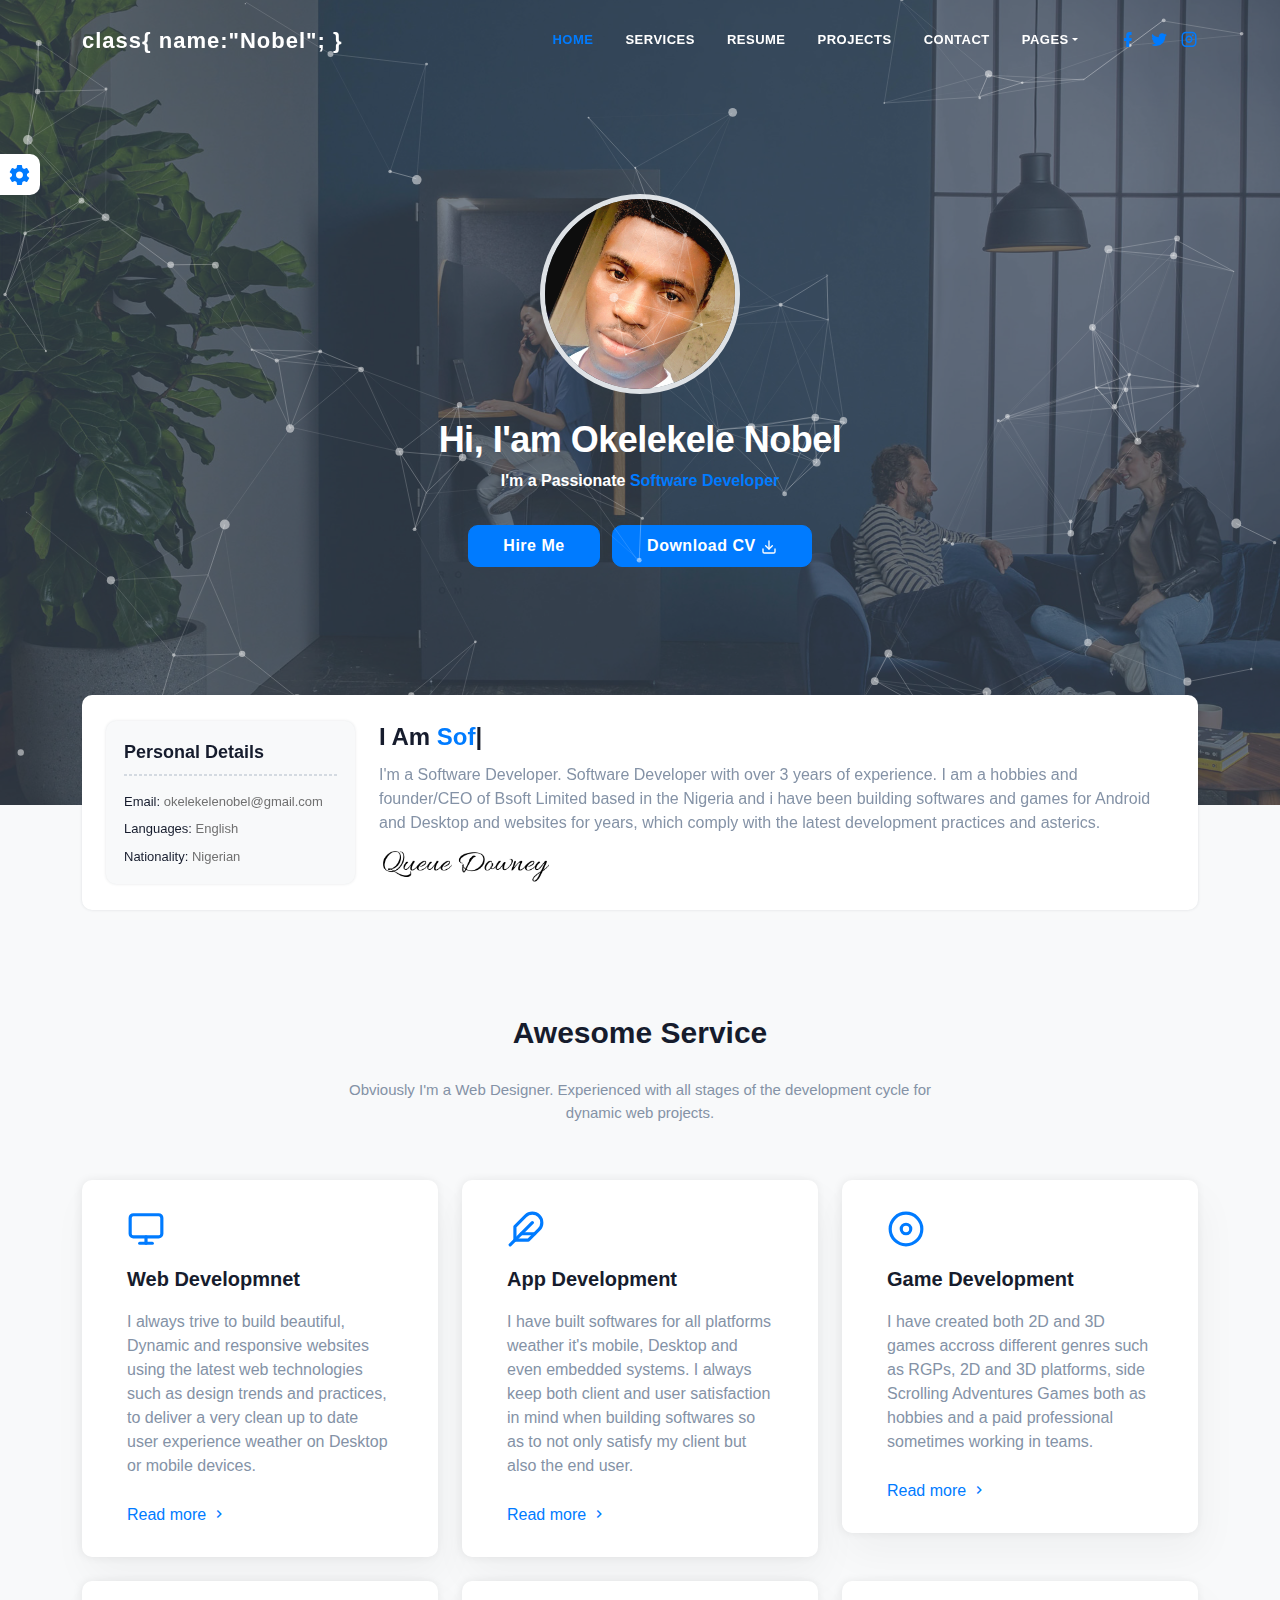
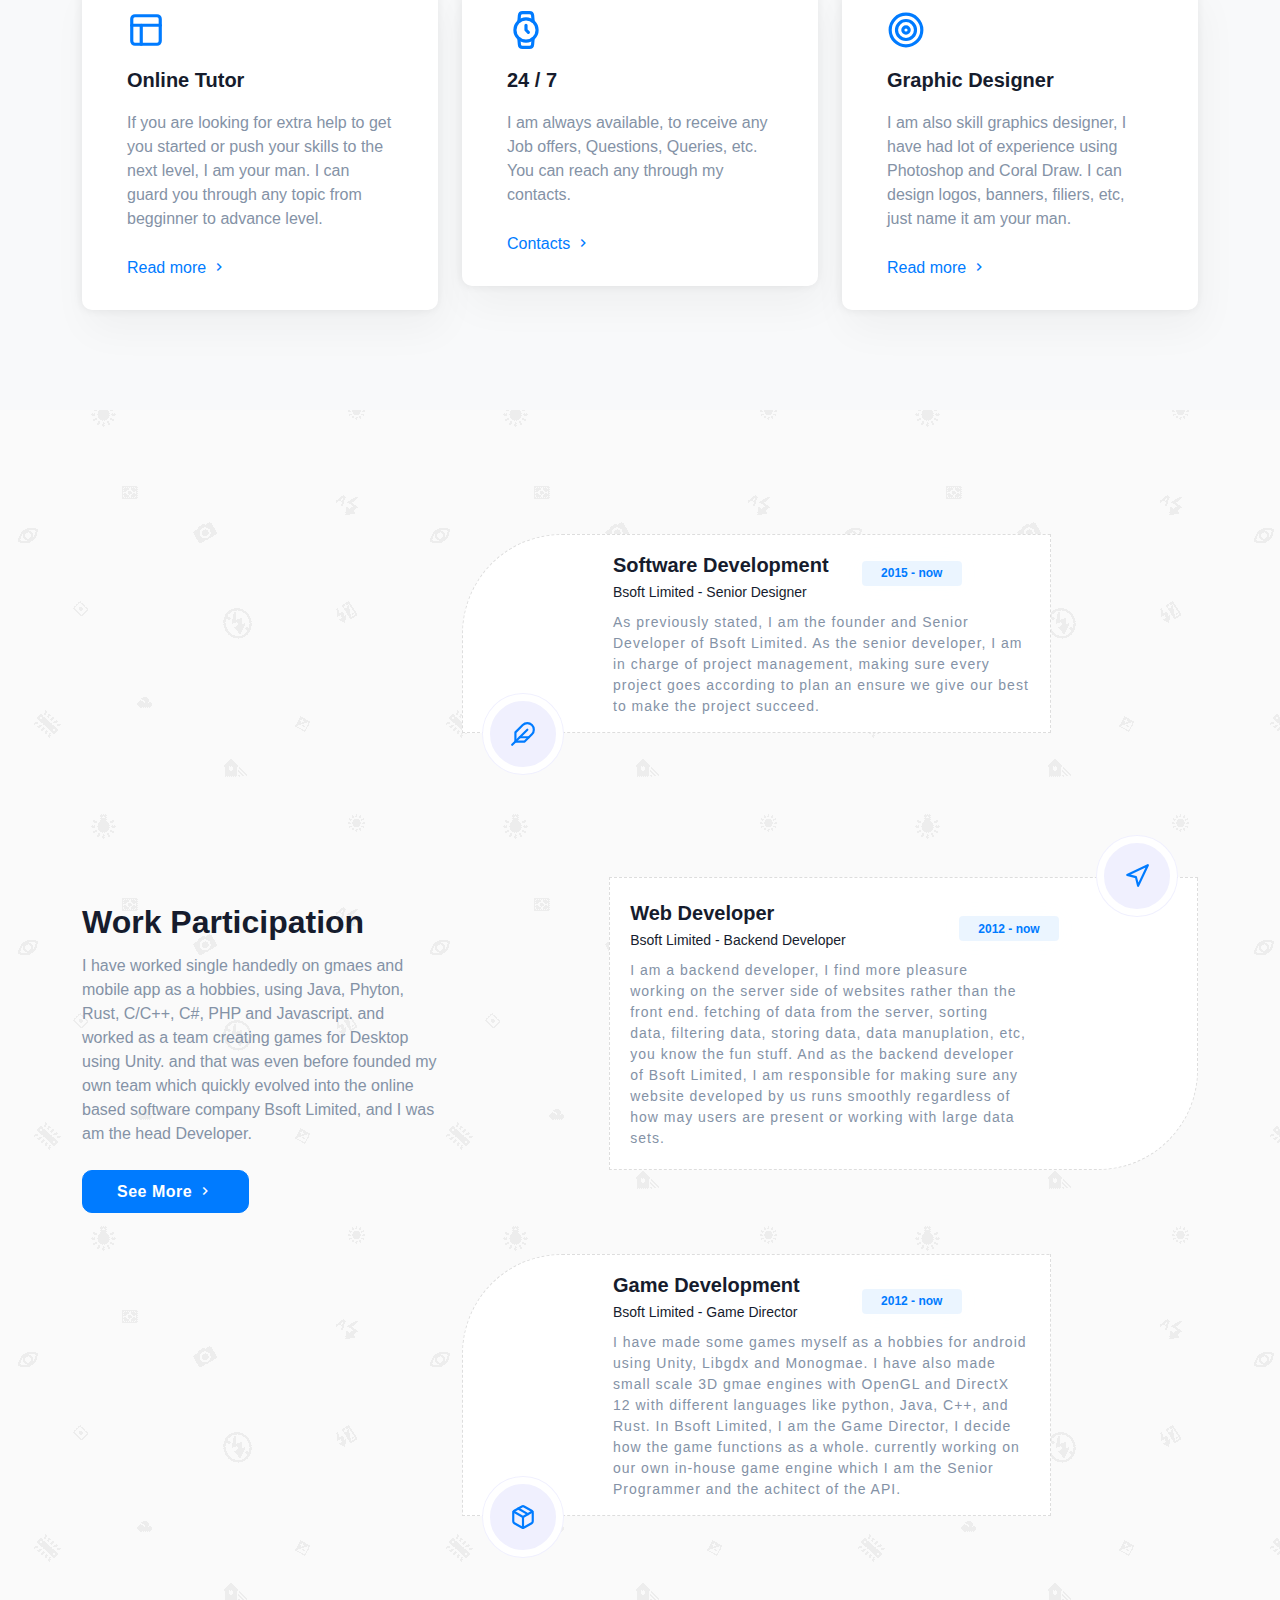
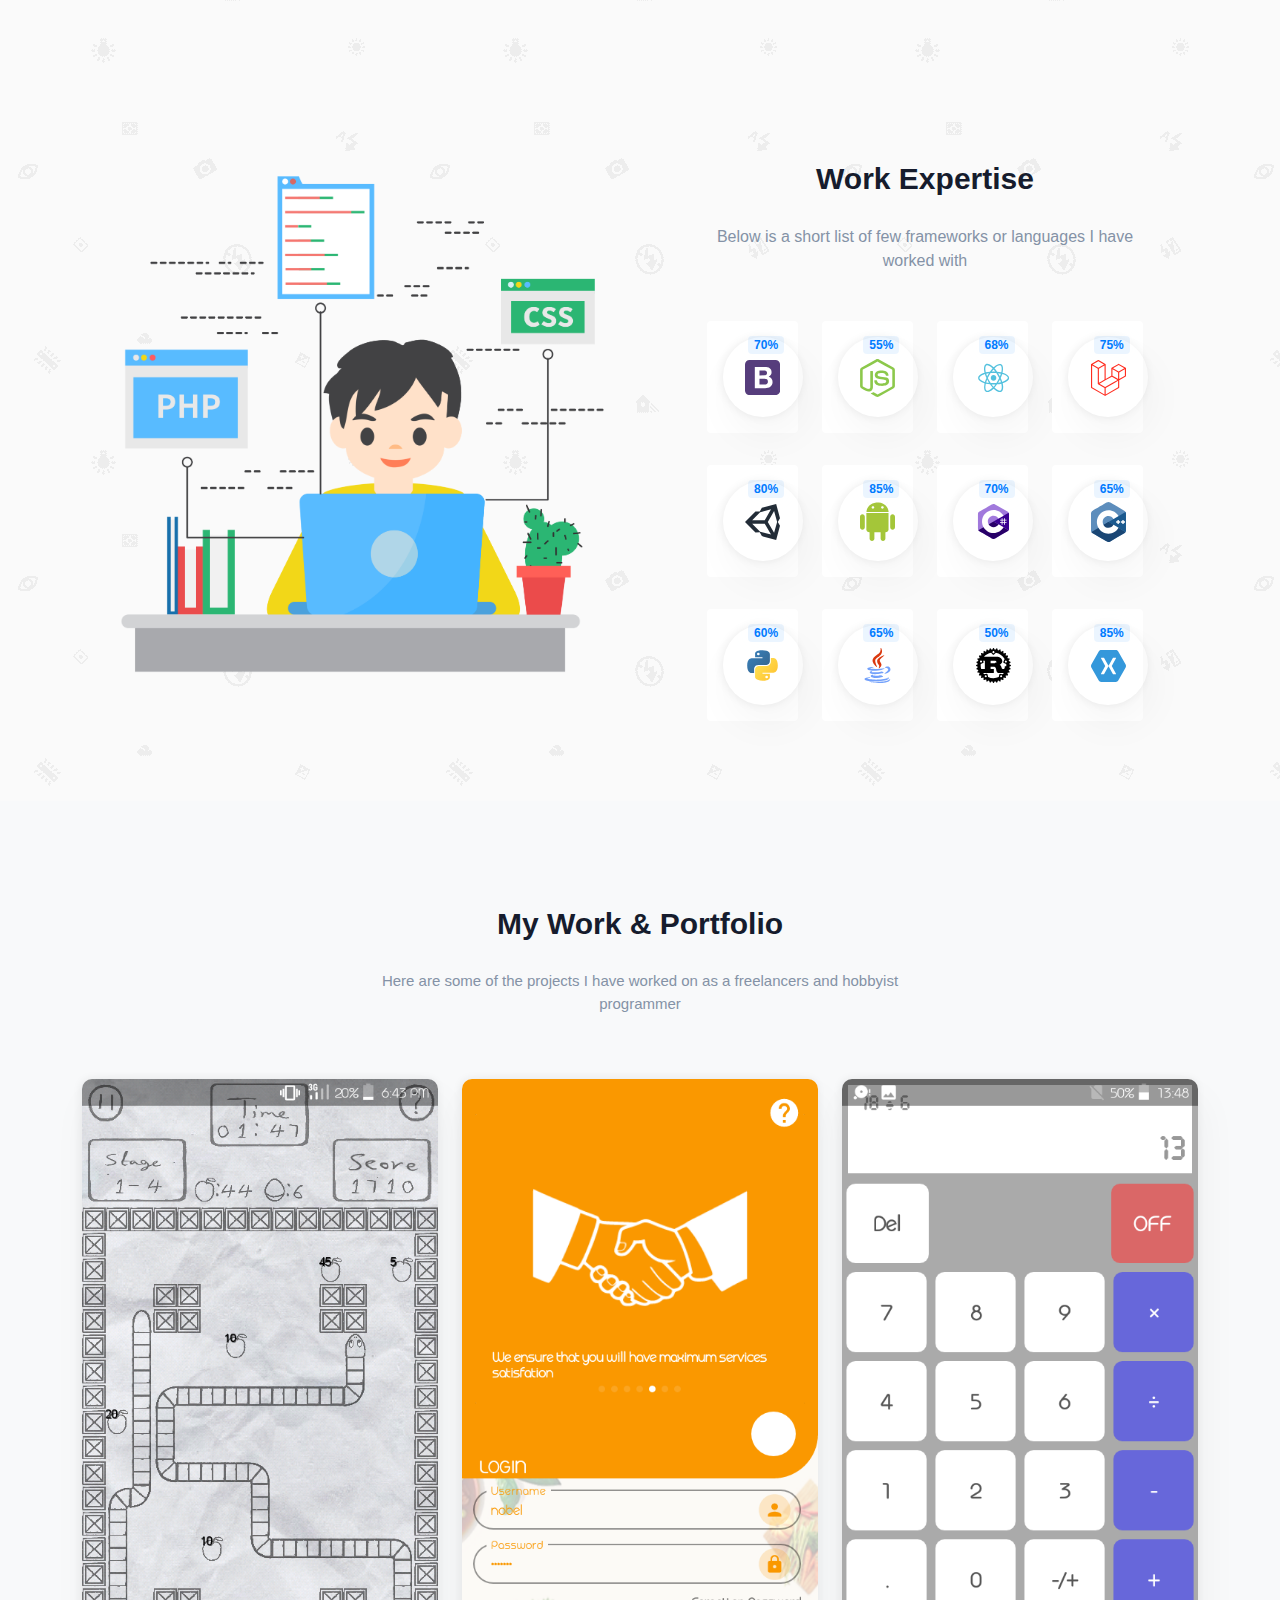
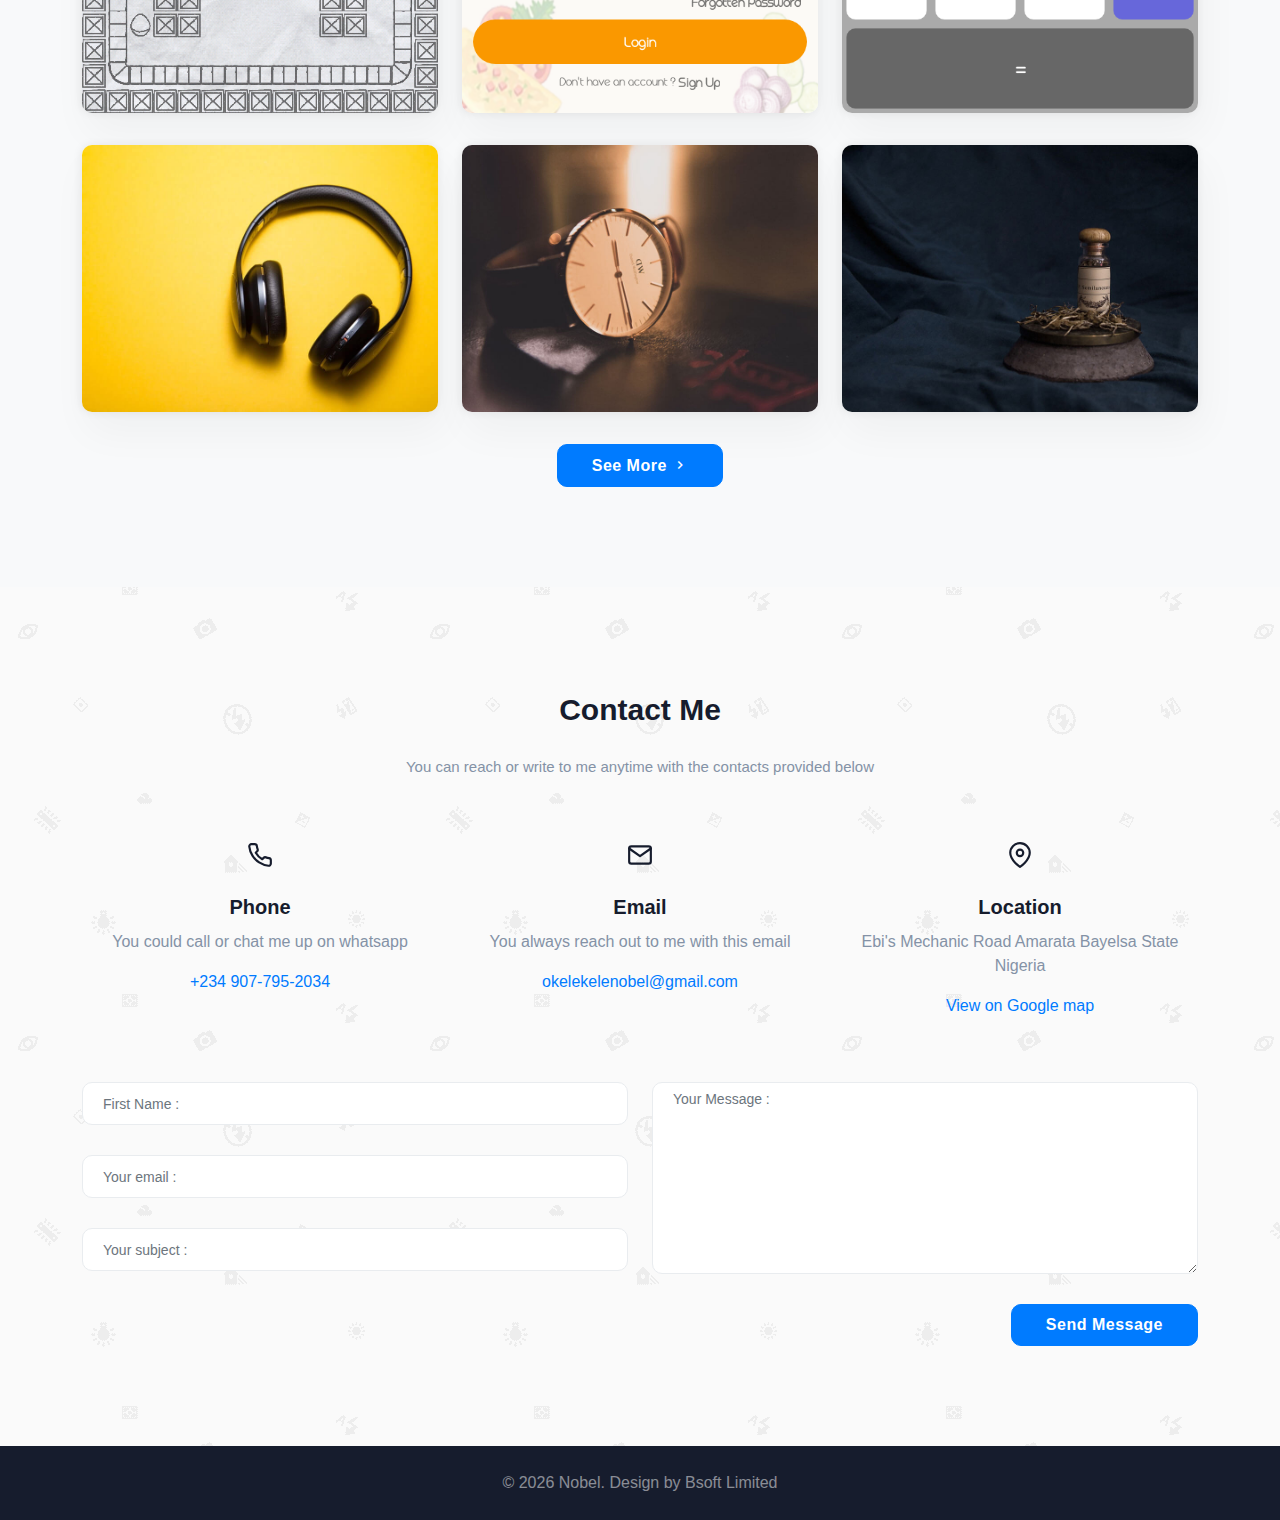
==== commit cc796426: "Update index.html" ====
--- a/index.html
+++ b/index.html
@@ -51,7 +51,6 @@
                         <li class="nav-item"><a class="nav-link" href="#services">Services</a></li><!--end nav item-->
                         <li class="nav-item"><a class="nav-link" href="#resume">Resume</a></li><!--end nav item-->
                         <li class="nav-item"><a class="nav-link" href="#projects">Projects</a></li><!--end nav item-->
-                        <li class="nav-item"><a class="nav-link" href="#news">Blog</a></li><!--end nav item-->
                         <li class="nav-item"><a class="nav-link" href="#contact">Contact</a></li><!--end nav item-->
                         <li class="nav-item dropdown">
                             <a class="nav-link dropdown-toggle" href="" id="navbarDropdown" role="button" data-bs-toggle="dropdown" aria-haspopup="true" aria-expanded="false">Pages</a>
@@ -59,10 +58,8 @@
                                 <div class="container ml-0 ml-md-0">
                                     <div class="row">
                                         <div class="col-md-12">
-                                            <a class="dropdown-item" href="page-blog.html">Blog</a>
-                                            <a class="dropdown-item" href="page-blog-detail.html">Blog Detail</a>
-                                            <a class="dropdown-item" href="page-portfolio.html">Portfolio</a>
-                                            <a class="dropdown-item" href="page-portfolio-detail.html">Portfolio Detail</a>
+                                            <a class="dropdown-item" href="#">Portfolio</a>
+                                            <a class="dropdown-item" href="#">Portfolio Detail</a>
                                         </div><!--end col-->
                                     </div><!--end row-->
                                 </div><!--end container-->
@@ -560,7 +557,7 @@
                                 <img src="images/portfolio/ecalculator.png" class="img-fluid" alt="work-image">
                                 <div class="overlay-work bg-dark"></div>
                                 <div class="content">
-                                    <h5 class="mb-0"><a href="page-portfolio-detail.html" class="text-white title">Abstract images</a></h5>
+                                    <h5 class="mb-0"><a href="page-portfolio-detail.html" class="text-white title">Simple Electronic Calculator</a></h5>
                                     <h6 class="text-light tag mb-0">Abstract</h6>
                                 </div>
                                 <div class="icons text-center">
@@ -628,82 +625,6 @@
             <!-- End container -->
         </section>
         <!-- Projects End -->
-
-        <!-- Blog Start -->
-        <section class="section bg-light" id="news">
-            <div class="container">
-
-                <div class="row justify-content-center">
-                    <div class="col-12 text-center">
-                        <div class="container-title text-center mb-4 pb-2">
-                            <div class="titles">
-                                <h2 class="title text-capitalize mb-4">Latest news & blog</h2>
-                                <p class="pera-title para-desc-600 text-light-muted mb-0 mx-auto">Obviously I'm a Web Designer. Experienced with all stages of the development cycle for dynamic web projects.</p>
-                                <span></span>
-                            </div>
-                        </div>
-                    </div><!--end col-->
-                </div><!--end row-->
-                
-                <div class="row">    
-                    <div class="col-lg-4 col-md-6">
-                        <div class="blog-post rounded customer-testi m-1">
-                            <div class="position-relative">
-                                <img src="images/blog/1.jpg" class="img-fluid rounded-top" alt="">
-                            </div>
-                            <div class="content pt-4 pb-4 p-3">
-                                <h5><a href="page-blog-detail.html" class="title text-dark">Design your apps in your own way</a></h5>
-                                <p class="text-light-muted mb-3">This is required when, for example, the final text is not yet available.</p>
-                                <div class="post-meta d-flex justify-content-between mt-3">
-                                    <ul class="list-unstyled mb-0 d-flex justify-content-between">
-                                        <li class="list-inline-item me-2 mb-0"><a href="javascript:void(0)" class="text-light-muted date"><i class="mdi mdi-calendar-edit me-1"></i>Dec 19</a></li>
-                                    </ul>
-                                    <a href="javascript:void(0)" class="text-muted readmore">Read More <i class="mdi mdi-chevron-right"></i></a>
-                                </div>
-                            </div><!--end content-->
-                        </div><!--end blog post-->
-                    </div>
-
-                    <div class="col-lg-4 col-md-6">
-                        <div class="blog-post rounded customer-testi m-1">
-                            <div class="position-relative">
-                                <img src="images/blog/2.jpg" class="img-fluid rounded-top" alt="">
-                            </div>
-                            <div class="content pt-4 pb-4 p-3">
-                                <h5><a href="page-blog-detail.html" class="title text-dark">How apps is changing the it world</a></h5>
-                                <p class="text-light-muted mb-3">This is required when, for example, the final text is not yet available.</p>
-                                <div class="post-meta d-flex justify-content-between mt-3">
-                                    <ul class="list-unstyled mb-0 d-flex justify-content-between">
-                                        <li class="list-inline-item me-2 mb-0"><a href="javascript:void(0)" class="text-light-muted date"><i class="mdi mdi-calendar-edit me-1"></i>Feb 12</a></li>
-                                    </ul>
-                                    <a href="javascript:void(0)" class="text-muted readmore">Read More <i class="mdi mdi-chevron-right"></i></a>
-                                </div>
-                            </div><!--end content-->
-                        </div><!--end blog post-->
-                    </div>
-
-                    <div class="col-lg-4 col-md-6">
-                        <div class="blog-post rounded customer-testi m-1">
-                            <div class="position-relative">
-                                <img src="images/blog/3.jpg" class="img-fluid rounded-top" alt="">
-                            </div>
-                            <div class="content pt-4 pb-4 p-3">
-                                <h5><a href="page-blog-detail.html" class="title text-dark">Smartest applications for business</a></h5>
-                                <p class="text-light-muted mb-3">This is required when, for example, the final text is not yet available.</p>
-                                <div class="post-meta d-flex justify-content-between mt-3">
-                                    <ul class="list-unstyled mb-0 d-flex justify-content-between">
-                                        <li class="list-inline-item me-2 mb-0"><a href="javascript:void(0)" class="text-light-muted date"><i class="mdi mdi-calendar me-1"></i>June 27</a></li>
-                                    </ul>
-                                    <a href="javascript:void(0)" class="text-muted readmore">Read More <i class="mdi mdi-chevron-right"></i></a>
-                                </div>
-                            </div><!--end content-->
-                        </div><!--end blog post-->
-                    </div>                        
-                </div><!--end row-->
-            </div><!--end container-->
-        </section>
-        <!--end section -->
-
 
         <!-- Contact Start -->
         <section class="section pb-0" id="contact">
@@ -744,7 +665,7 @@
                             <div class="content mt-4">
                                 <h5 class="title">Email</h5>
                                 <p class="text-light-muted">You always reach out to me with this email</p>
-                                <a href="mailto:contact@example.com" class="text-primary">okelekelenobel@.com</a>
+                                <a href="mailto:contact@example.com" class="text-primary">okelekelenobel@gmail.com</a>
                             </div>  
                         </div>
                     </div><!--end col-->
@@ -892,4 +813,4 @@
         <script src="js/app.js"></script>
 
     </body>
-</html>+</html>
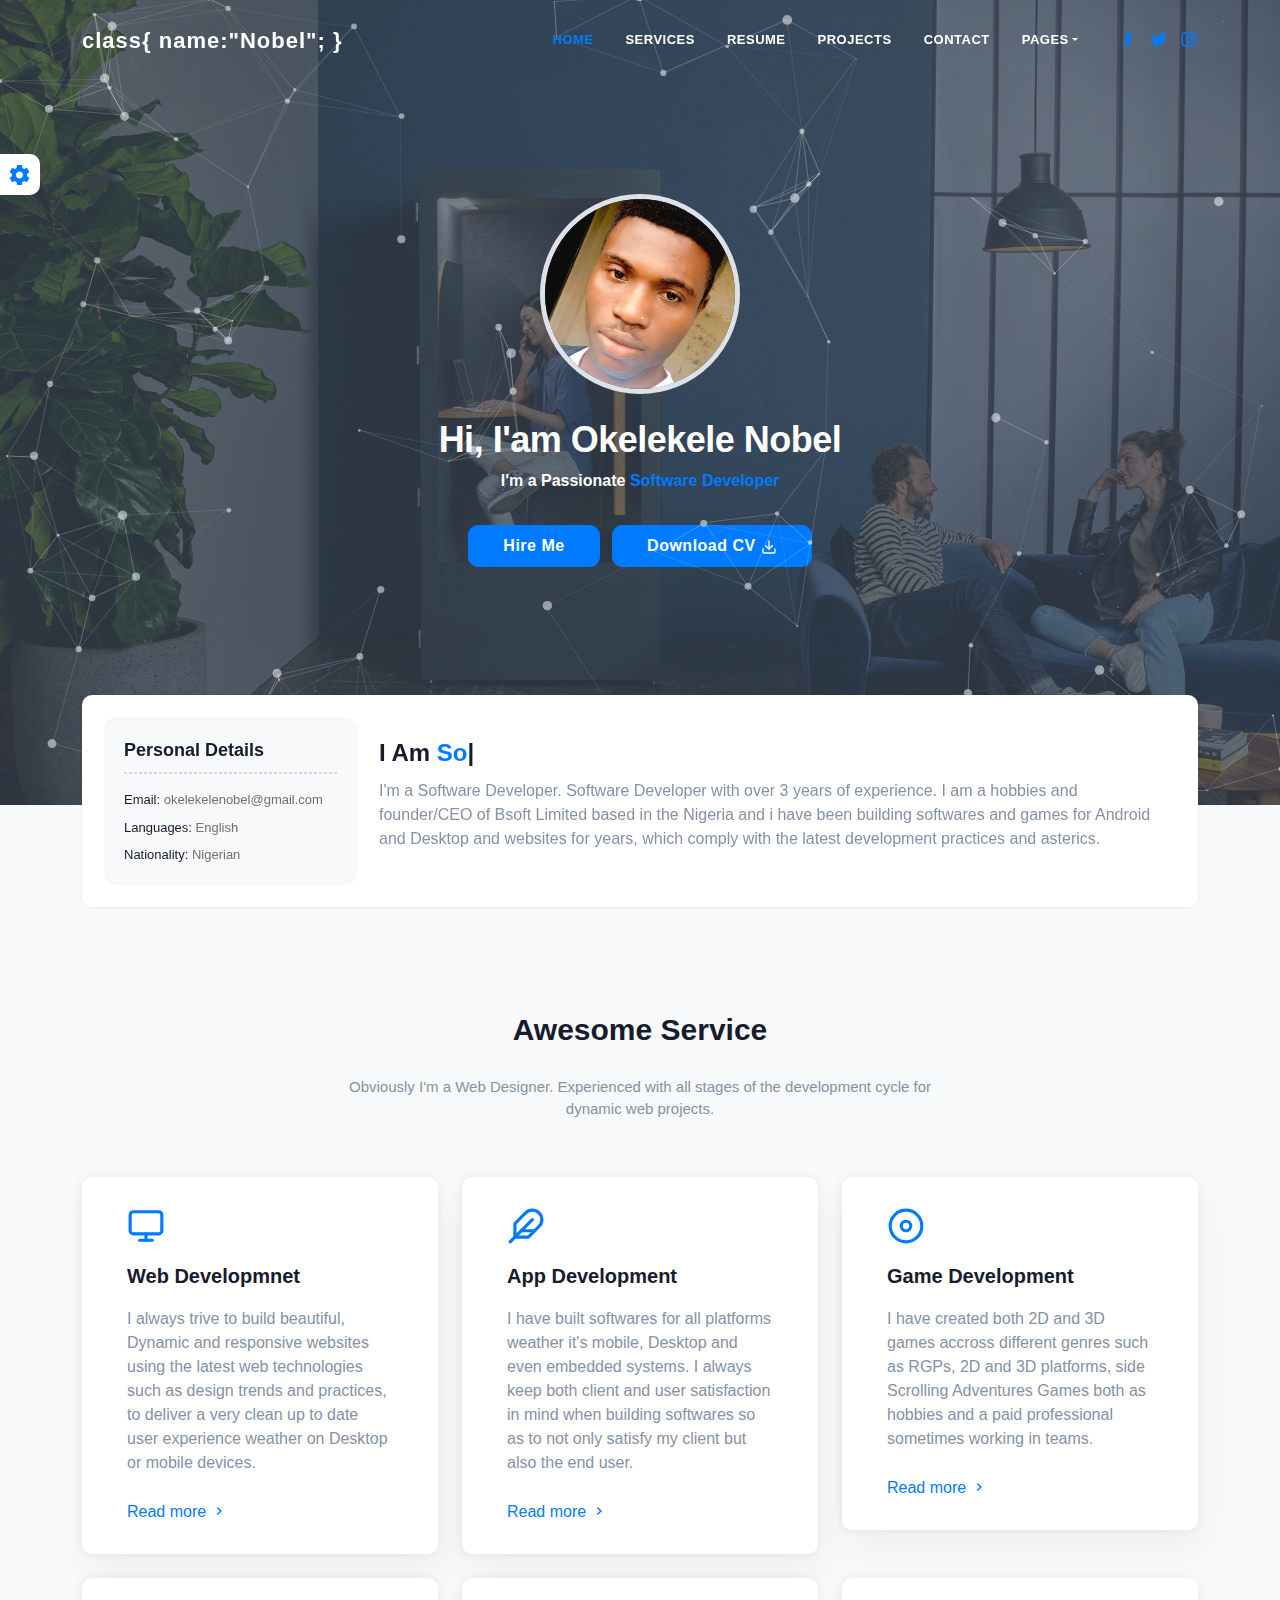
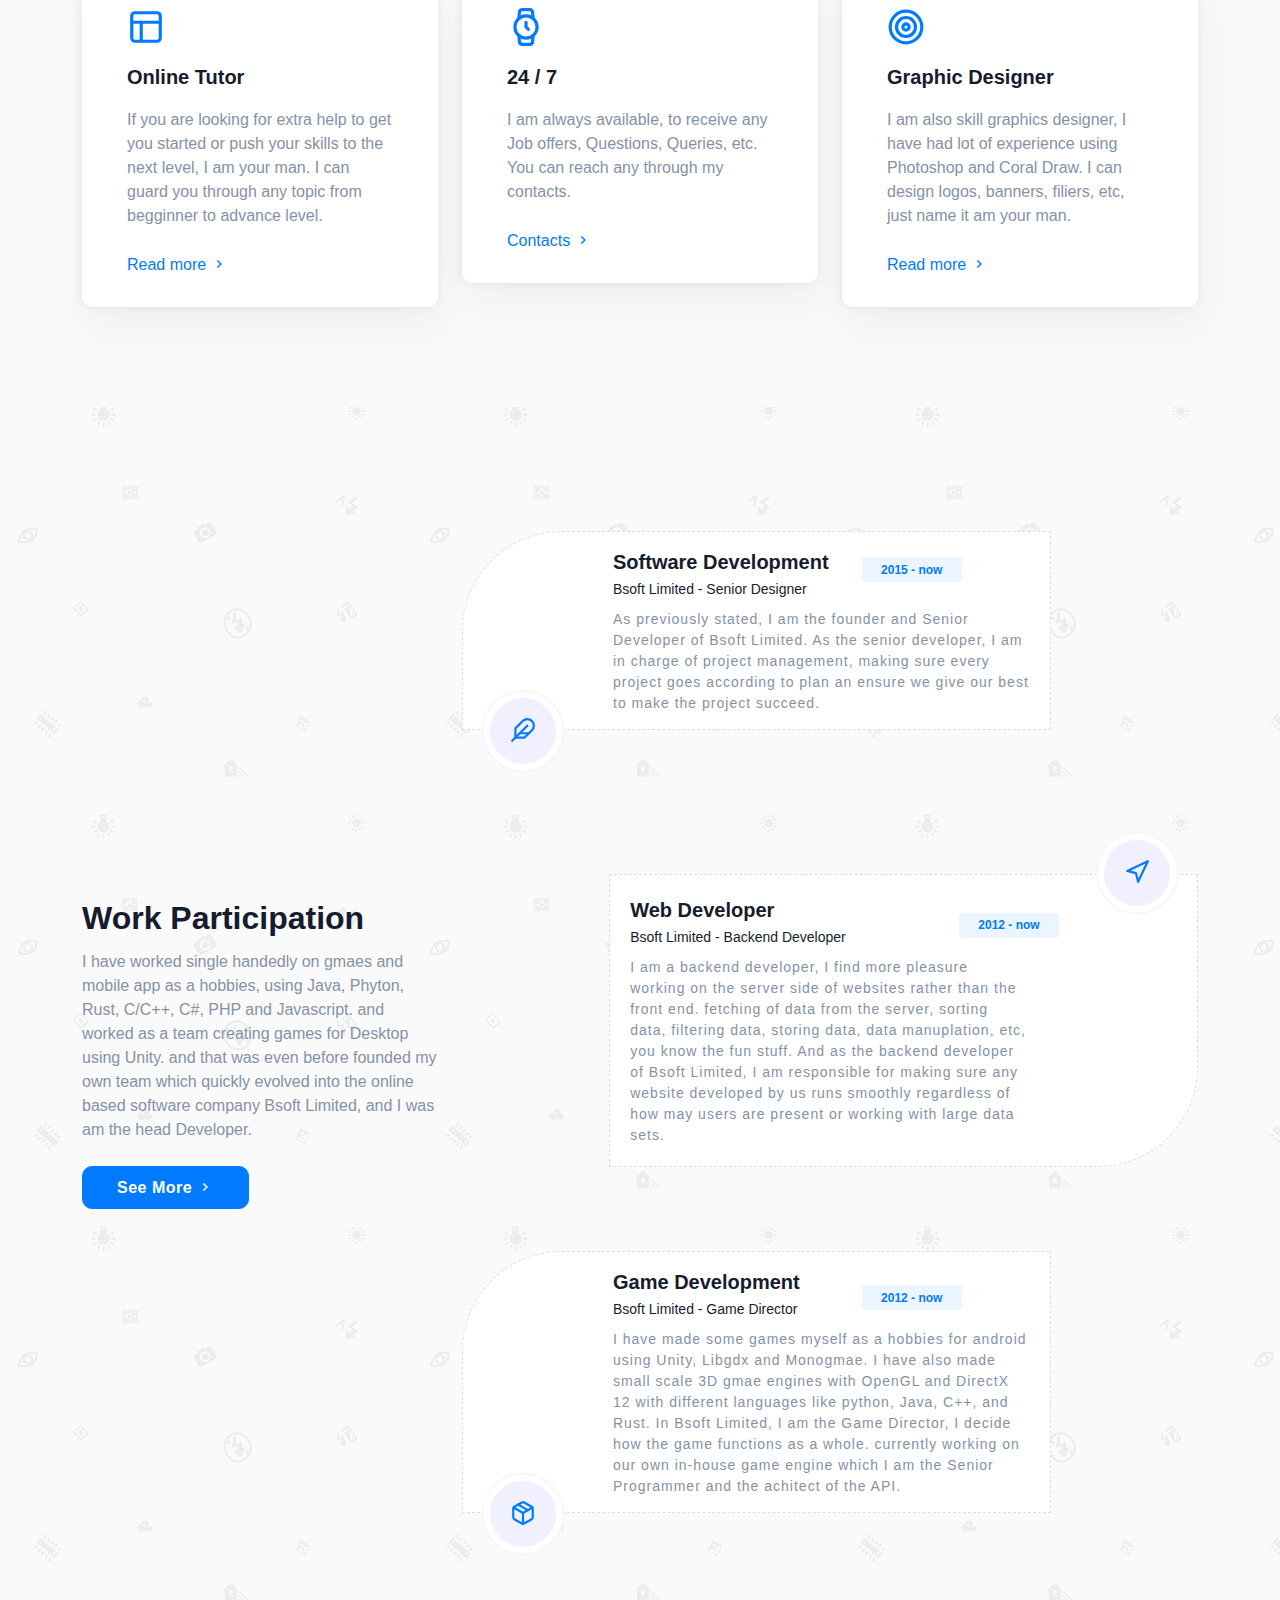
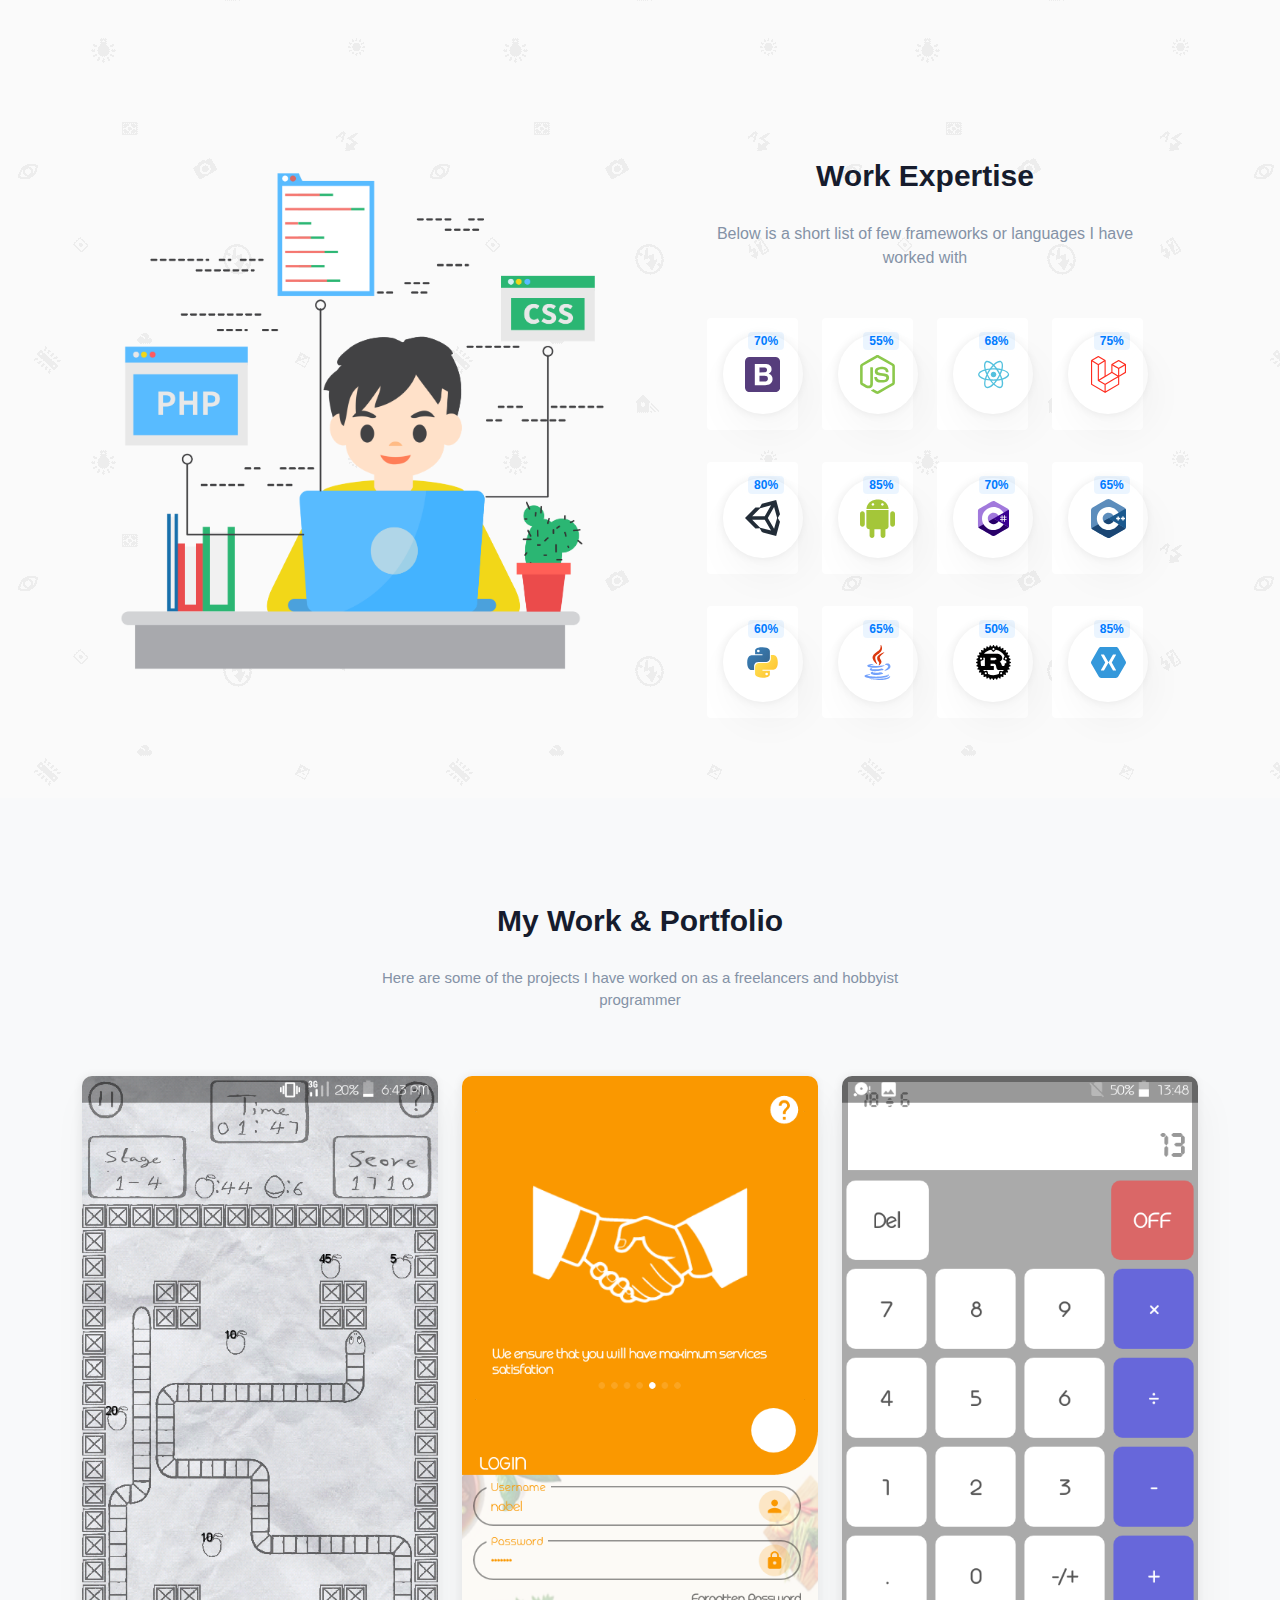
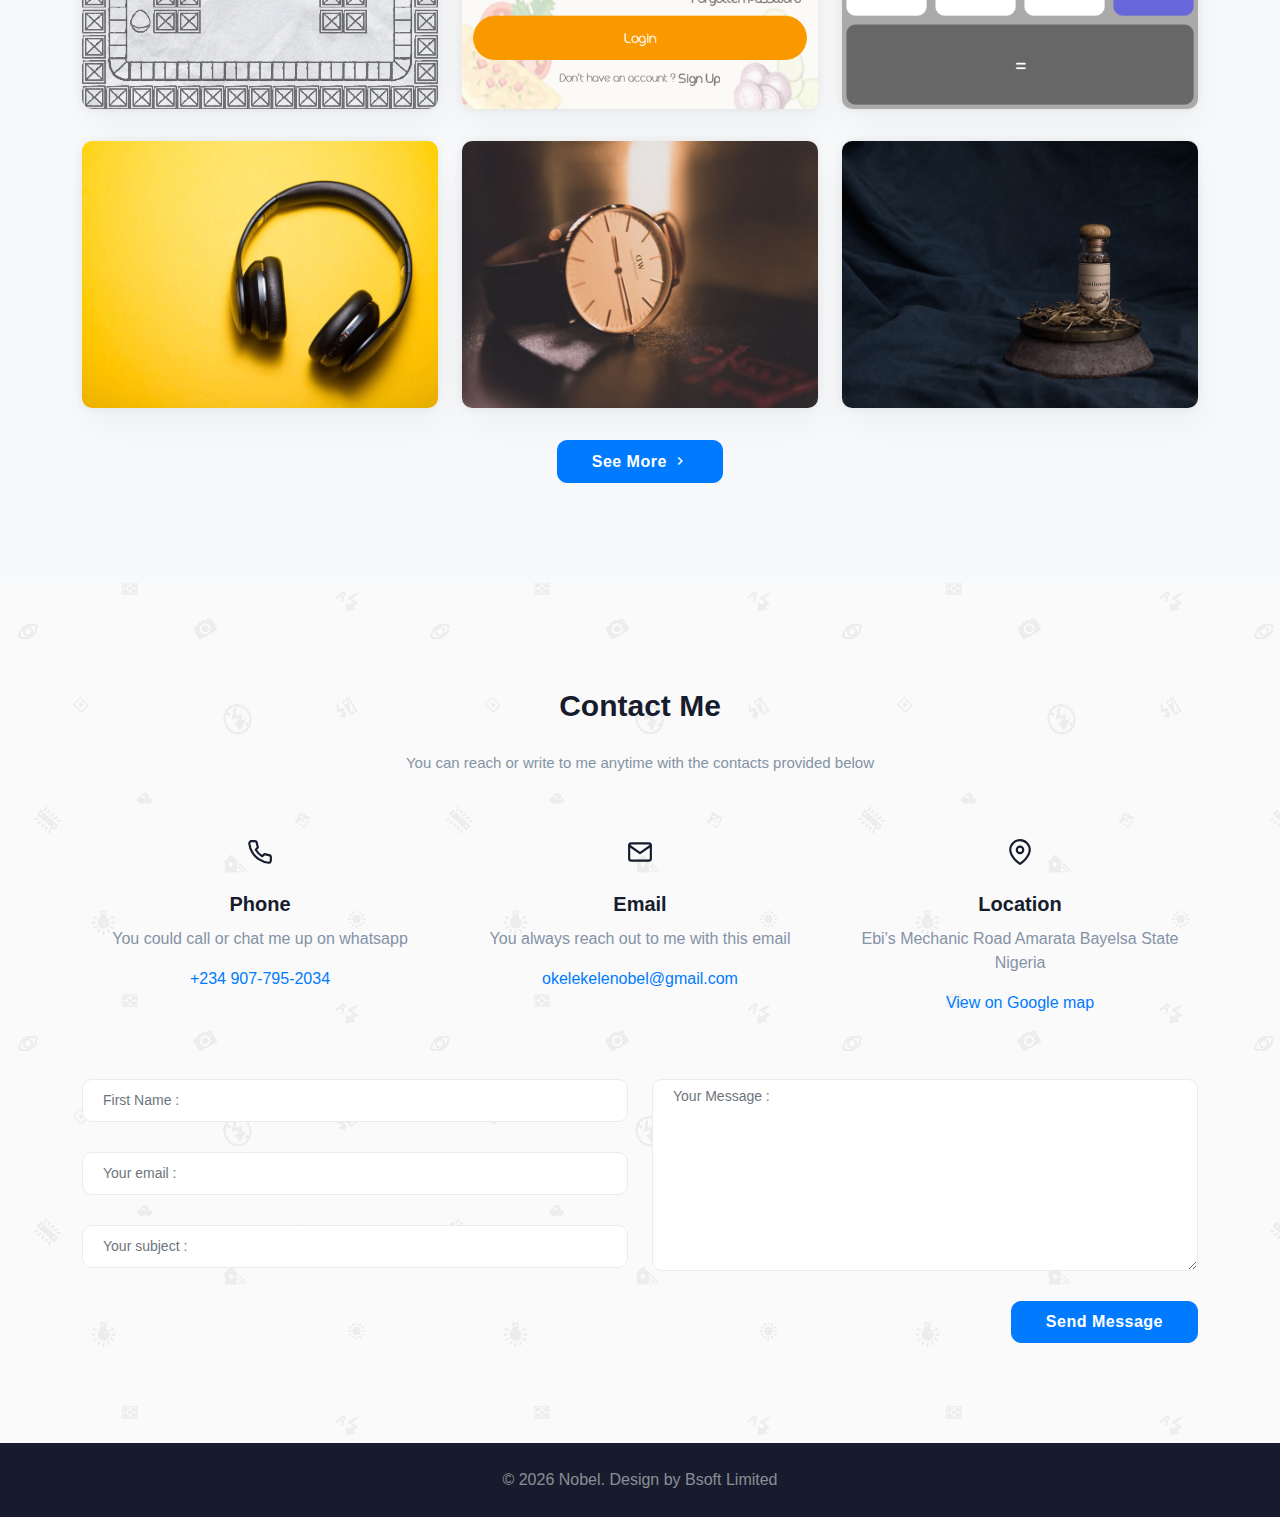
==== commit fd09442a: "Update index.html" ====
--- a/index.html
+++ b/index.html
@@ -126,7 +126,6 @@
                                                 </h4>
                                                 <p class="text-light-muted mt-2">I'm a Software Developer. Software Developer with over 3 years of experience. 
                                                     I am a hobbies and founder/CEO of Bsoft Limited based in the Nigeria and i have been building softwares and games for Android and Desktop and websites for years, which comply with the latest development practices and asterics.</p>
-                                                <img src="images/signature.png" height="35" alt="">
                                             </div><!--end col-->
                                         </div><!--end row-->
                                     </div><!--end col-->
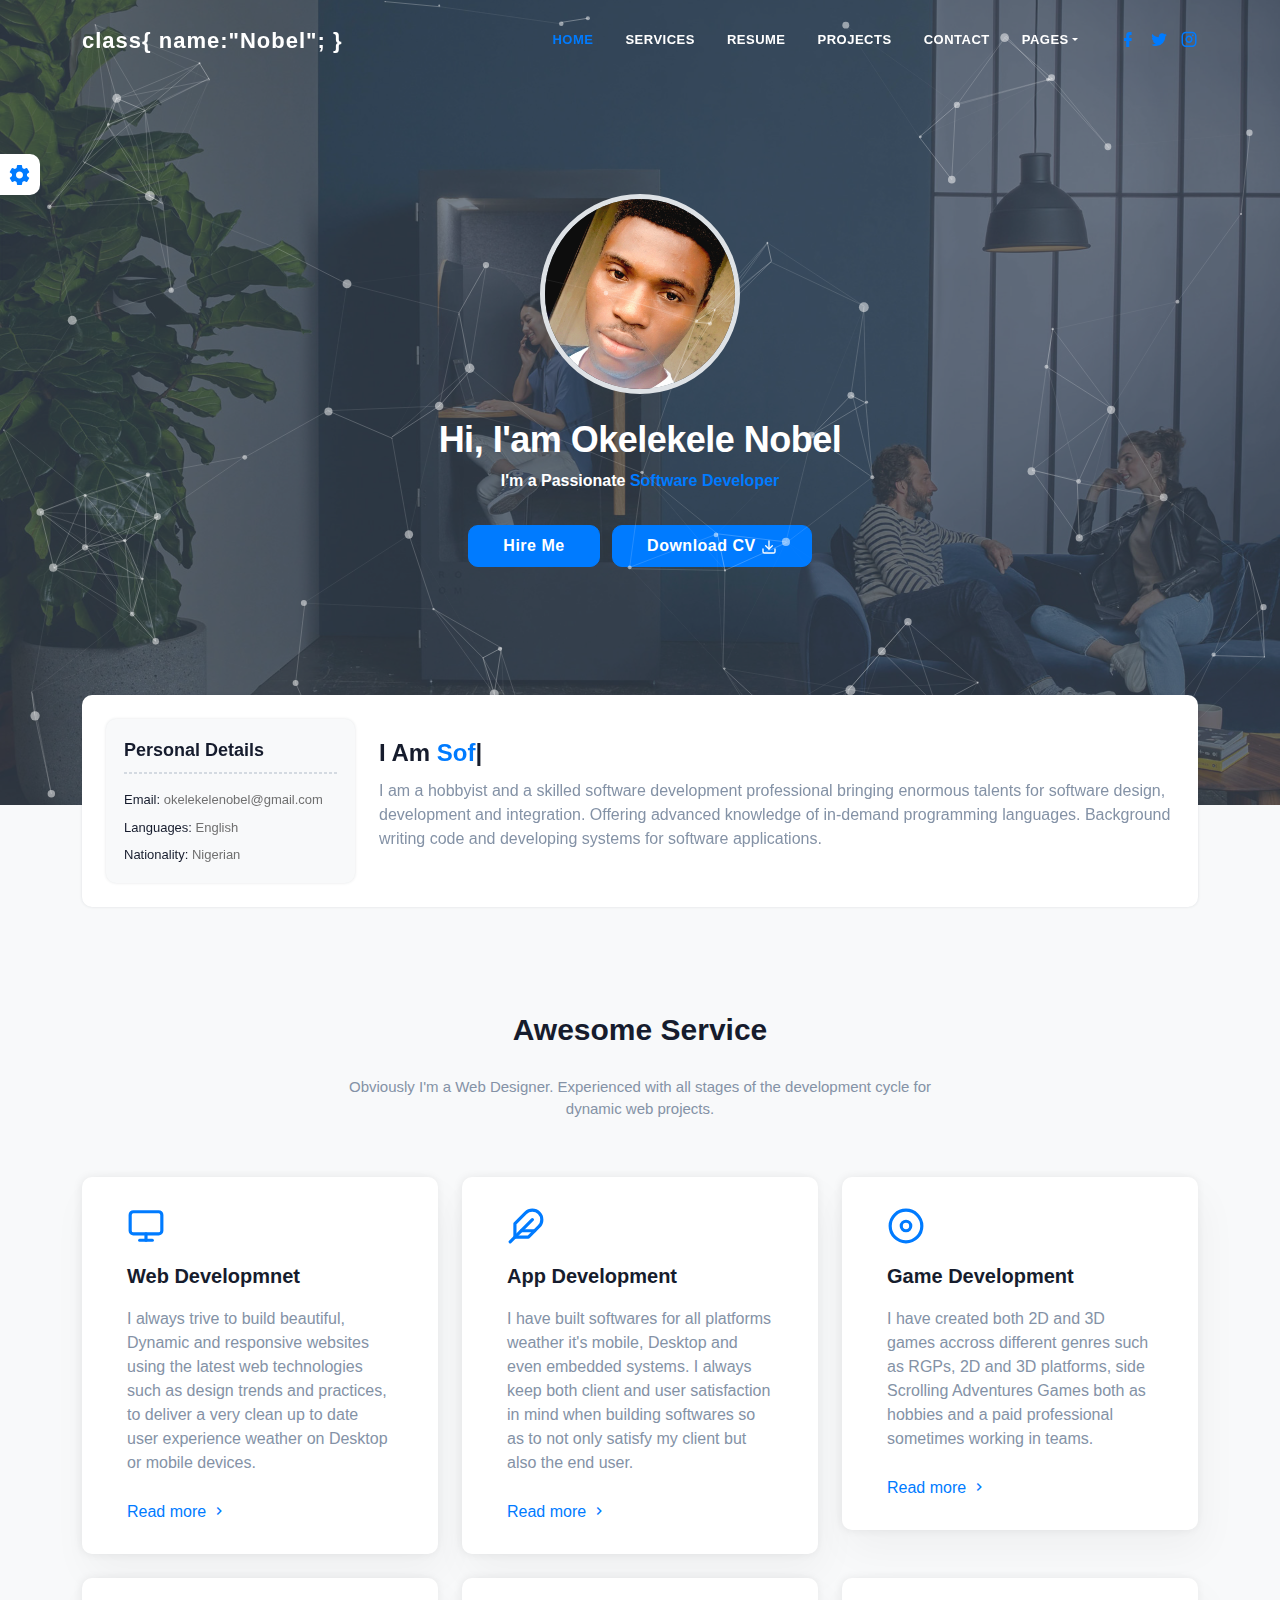
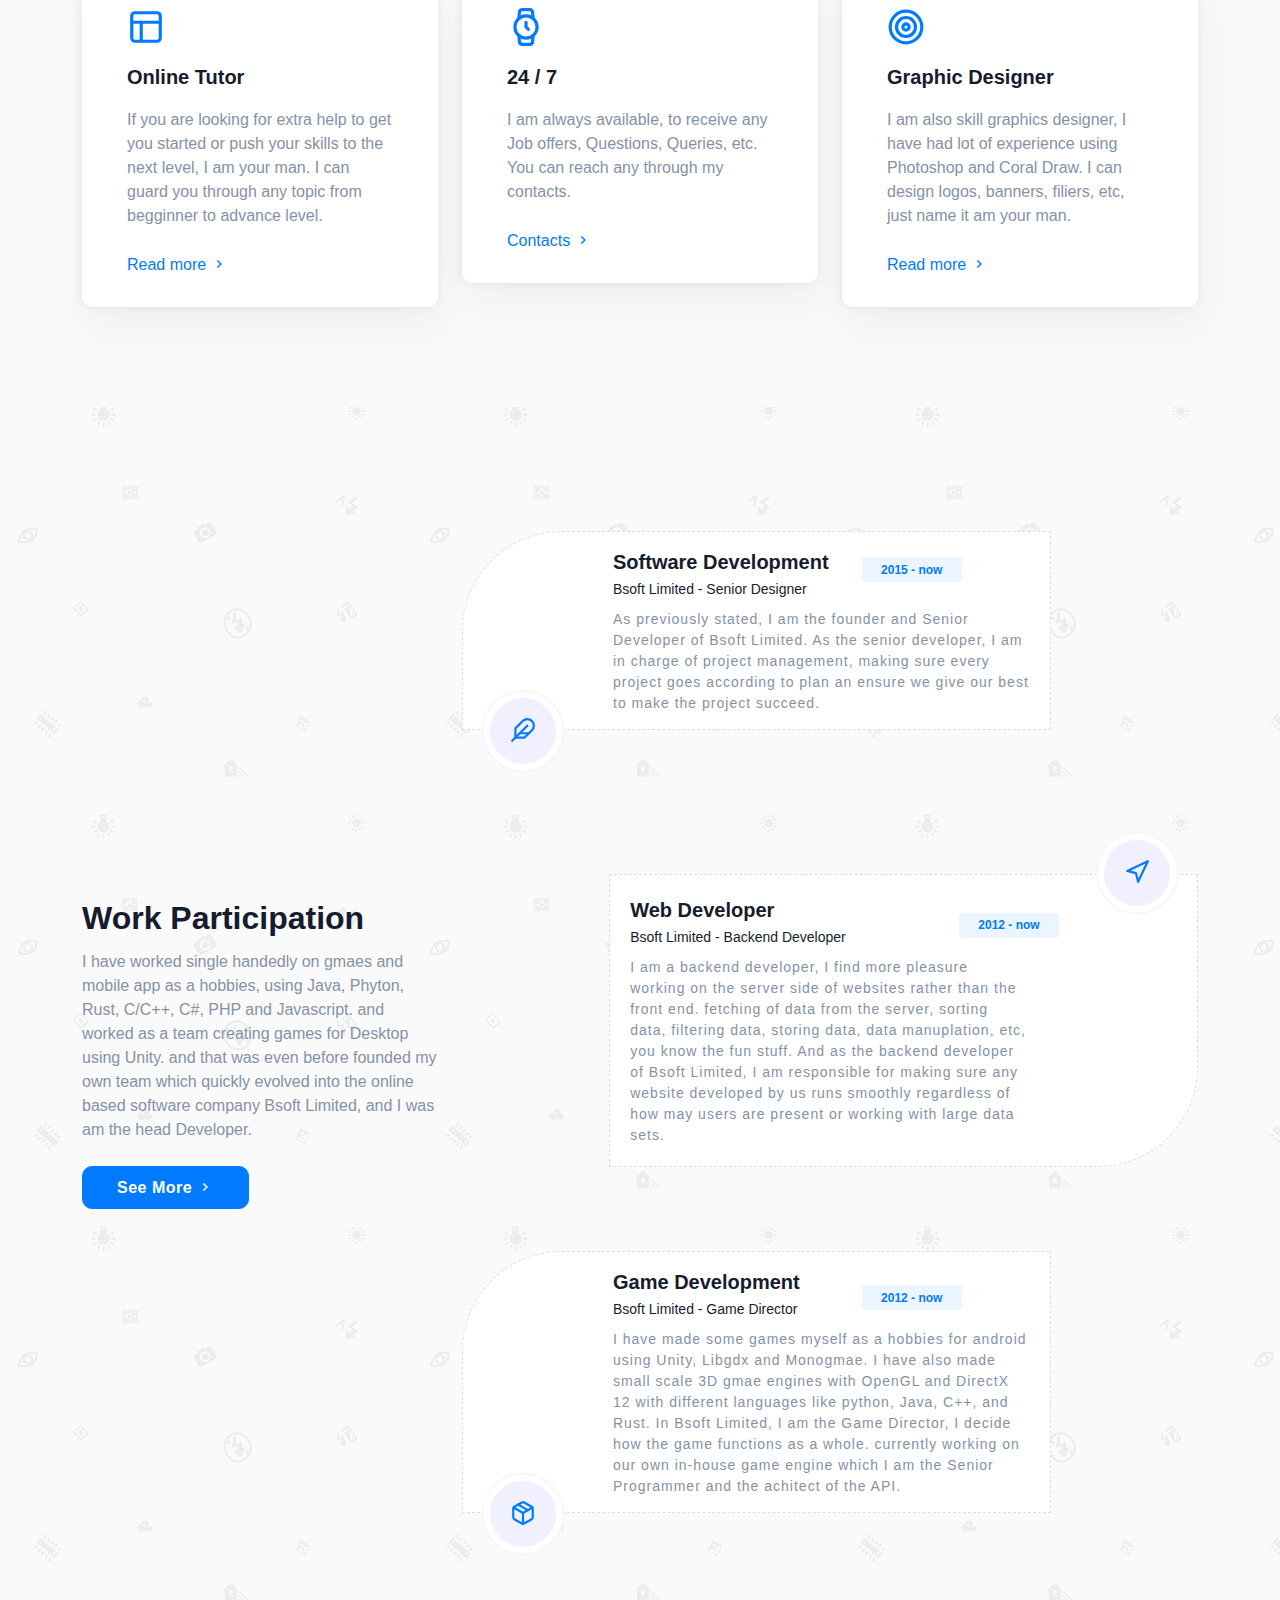
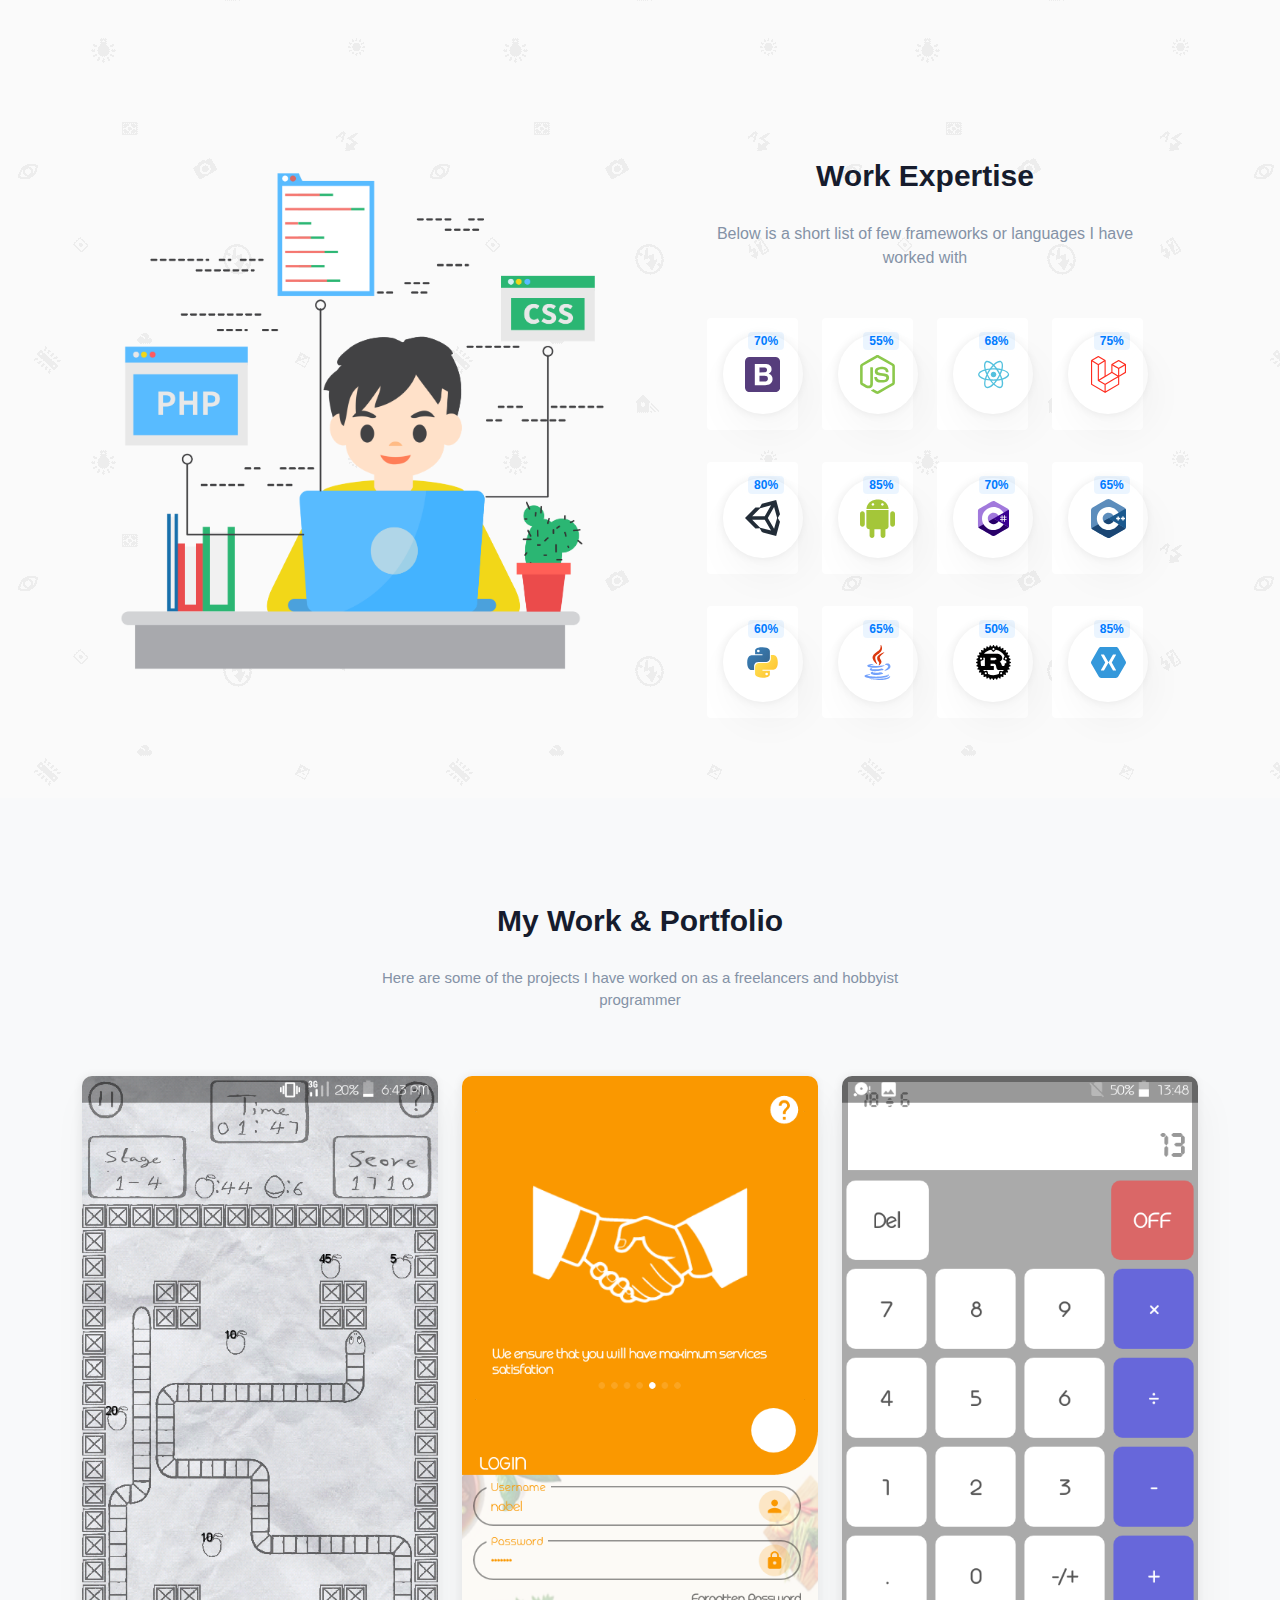
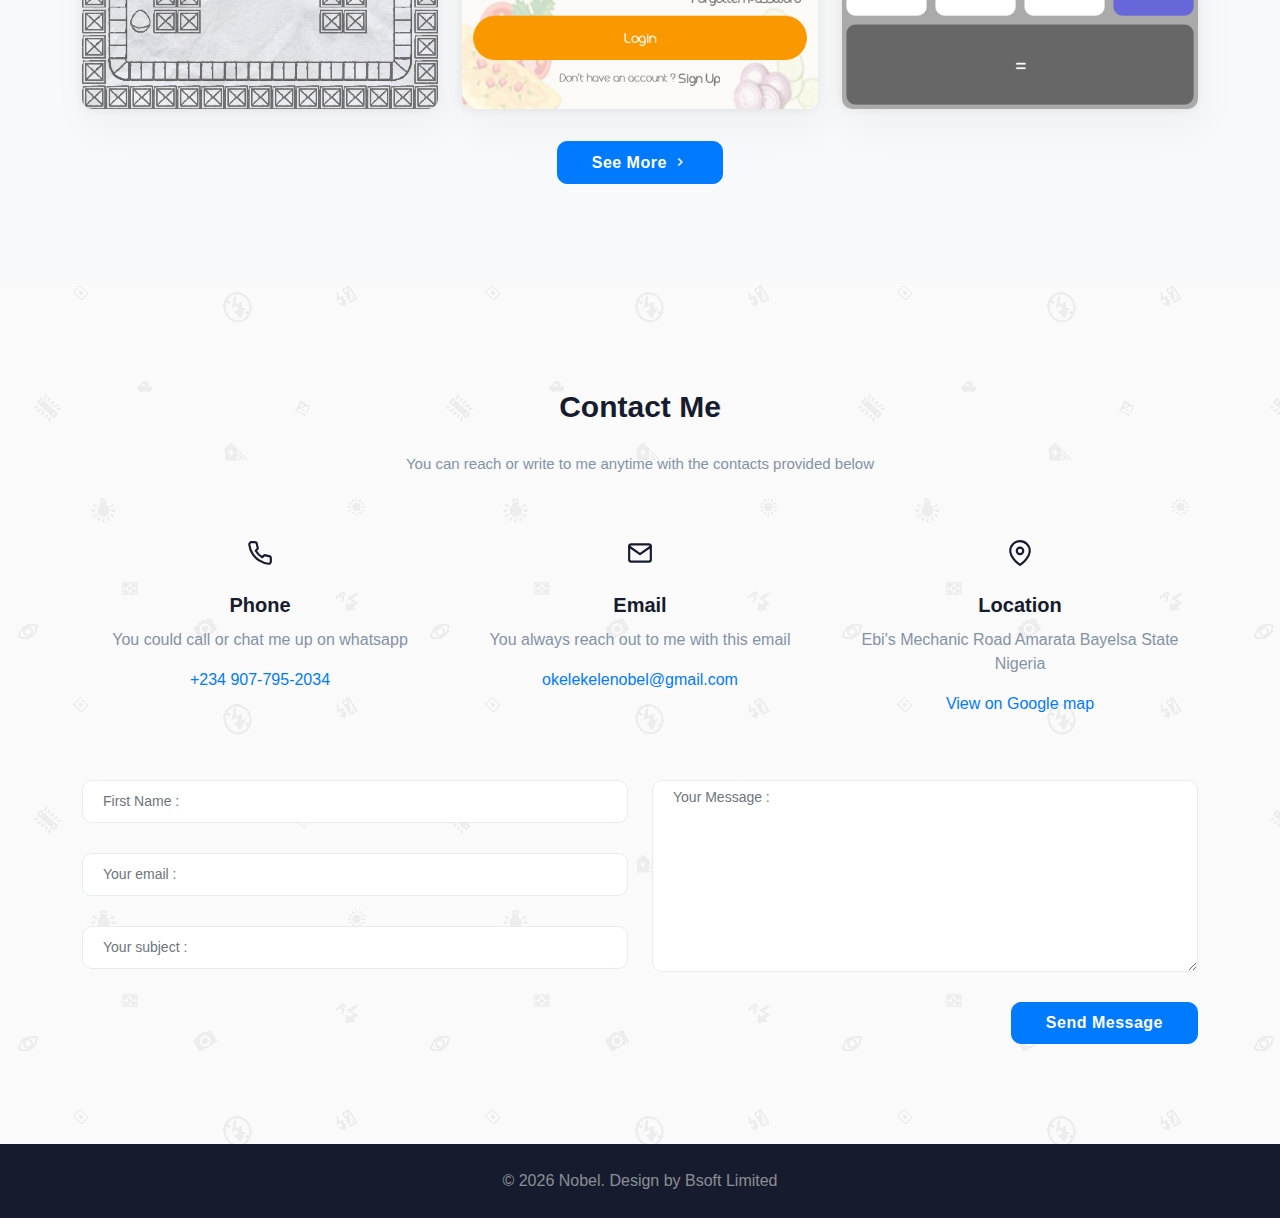
==== commit e4db8518: "Update index.html" ====
--- a/index.html
+++ b/index.html
@@ -124,8 +124,8 @@
                                                 <h4 class="heading me-2">I Am <span class="element text-primary" data-elements="Software Developer, Web Developer, Game Developer"></span>
                                                     <span id="typed" class="text-primary"></span>
                                                 </h4>
-                                                <p class="text-light-muted mt-2">I'm a Software Developer. Software Developer with over 3 years of experience. 
-                                                    I am a hobbies and founder/CEO of Bsoft Limited based in the Nigeria and i have been building softwares and games for Android and Desktop and websites for years, which comply with the latest development practices and asterics.</p>
+                                                <p class="text-light-muted mt-2">I am a hobbyist and a skilled software development professional bringing enormous talents for software design, development and integration.
+							Offering advanced knowledge of in-demand programming languages. Background writing code and developing systems for software applications.</p>
                                             </div><!--end col-->
                                         </div><!--end row-->
                                     </div><!--end col-->
@@ -561,54 +561,6 @@
                                 </div>
                                 <div class="icons text-center">
                                     <a href="javascript:void(0)" data-src="images/portfolio/3.jpg" data-gallery="myGal" class="text-primary work-icon bg-white d-inline-block rounded-pill mfp-image"><i data-feather="camera" class="fea icon-sm"></i></a>
-                                </div>
-                            </div>
-                        </div>
-                    </div><!--end col-->
-                    
-                    <div class="col-lg-4 col-md-6 col-12 mt-4 pt-2">
-                        <div class="card border-0 work-container work-modern position-relative d-block overflow-hidden rounded">
-                            <div class="card-body p-0">
-                                <img src="images/portfolio/4.jpg" class="img-fluid" alt="work-image">
-                                <div class="overlay-work bg-dark"></div>
-                                <div class="content">
-                                    <h5 class="mb-0"><a href="page-portfolio-detail.html" class="text-white title">Yellow bg with Books</a></h5>
-                                    <h6 class="text-light tag mb-0">Books</h6>
-                                </div>
-                                <div class="icons text-center">
-                                    <a href="javascript:void(0)" data-src="images/portfolio/4.jpg" data-gallery="myGal" class="text-primary work-icon bg-white d-inline-block rounded-pill mfp-image"><i data-feather="camera" class="fea icon-sm"></i></a>
-                                </div>
-                            </div>
-                        </div>
-                    </div><!--end col-->
-                    
-                    <div class="col-lg-4 col-md-6 col-12 mt-4 pt-2">
-                        <div class="card border-0 work-container work-modern position-relative d-block overflow-hidden rounded">
-                            <div class="card-body p-0">
-                                <img src="images/portfolio/5.jpg" class="img-fluid" alt="work-image">
-                                <div class="overlay-work bg-dark"></div>
-                                <div class="content">
-                                    <h5 class="mb-0"><a href="page-portfolio-detail.html" class="text-white title">Company V-card</a></h5>
-                                    <h6 class="text-light tag mb-0">V-card</h6>
-                                </div>
-                                <div class="icons text-center">
-                                    <a href="javascript:void(0)" data-src="images/portfolio/5.jpg" data-gallery="myGal" class="text-primary work-icon bg-white d-inline-block rounded-pill mfp-image"><i data-feather="camera" class="fea icon-sm"></i></a>
-                                </div>
-                            </div>
-                        </div>
-                    </div><!--end col-->
-                    
-                    <div class="col-lg-4 col-md-6 col-12 mt-4 pt-2">
-                        <div class="card border-0 work-container work-modern position-relative d-block overflow-hidden rounded">
-                            <div class="card-body p-0">
-                                <img src="images/portfolio/6.jpg" class="img-fluid" alt="work-image">
-                                <div class="overlay-work bg-dark"></div>
-                                <div class="content">
-                                    <h5 class="mb-0"><a href="page-portfolio-detail.html" class="text-white title">Mockup box with paints</a></h5>
-                                    <h6 class="text-light tag mb-0">Photography</h6>
-                                </div>
-                                <div class="icons text-center">
-                                    <a href="javascript:void(0)" data-src="images/portfolio/6.jpg" data-gallery="myGal" class="text-primary work-icon bg-white d-inline-block rounded-pill mfp-image"><i data-feather="camera" class="fea icon-sm"></i></a>
                                 </div>
                             </div>
                         </div>
